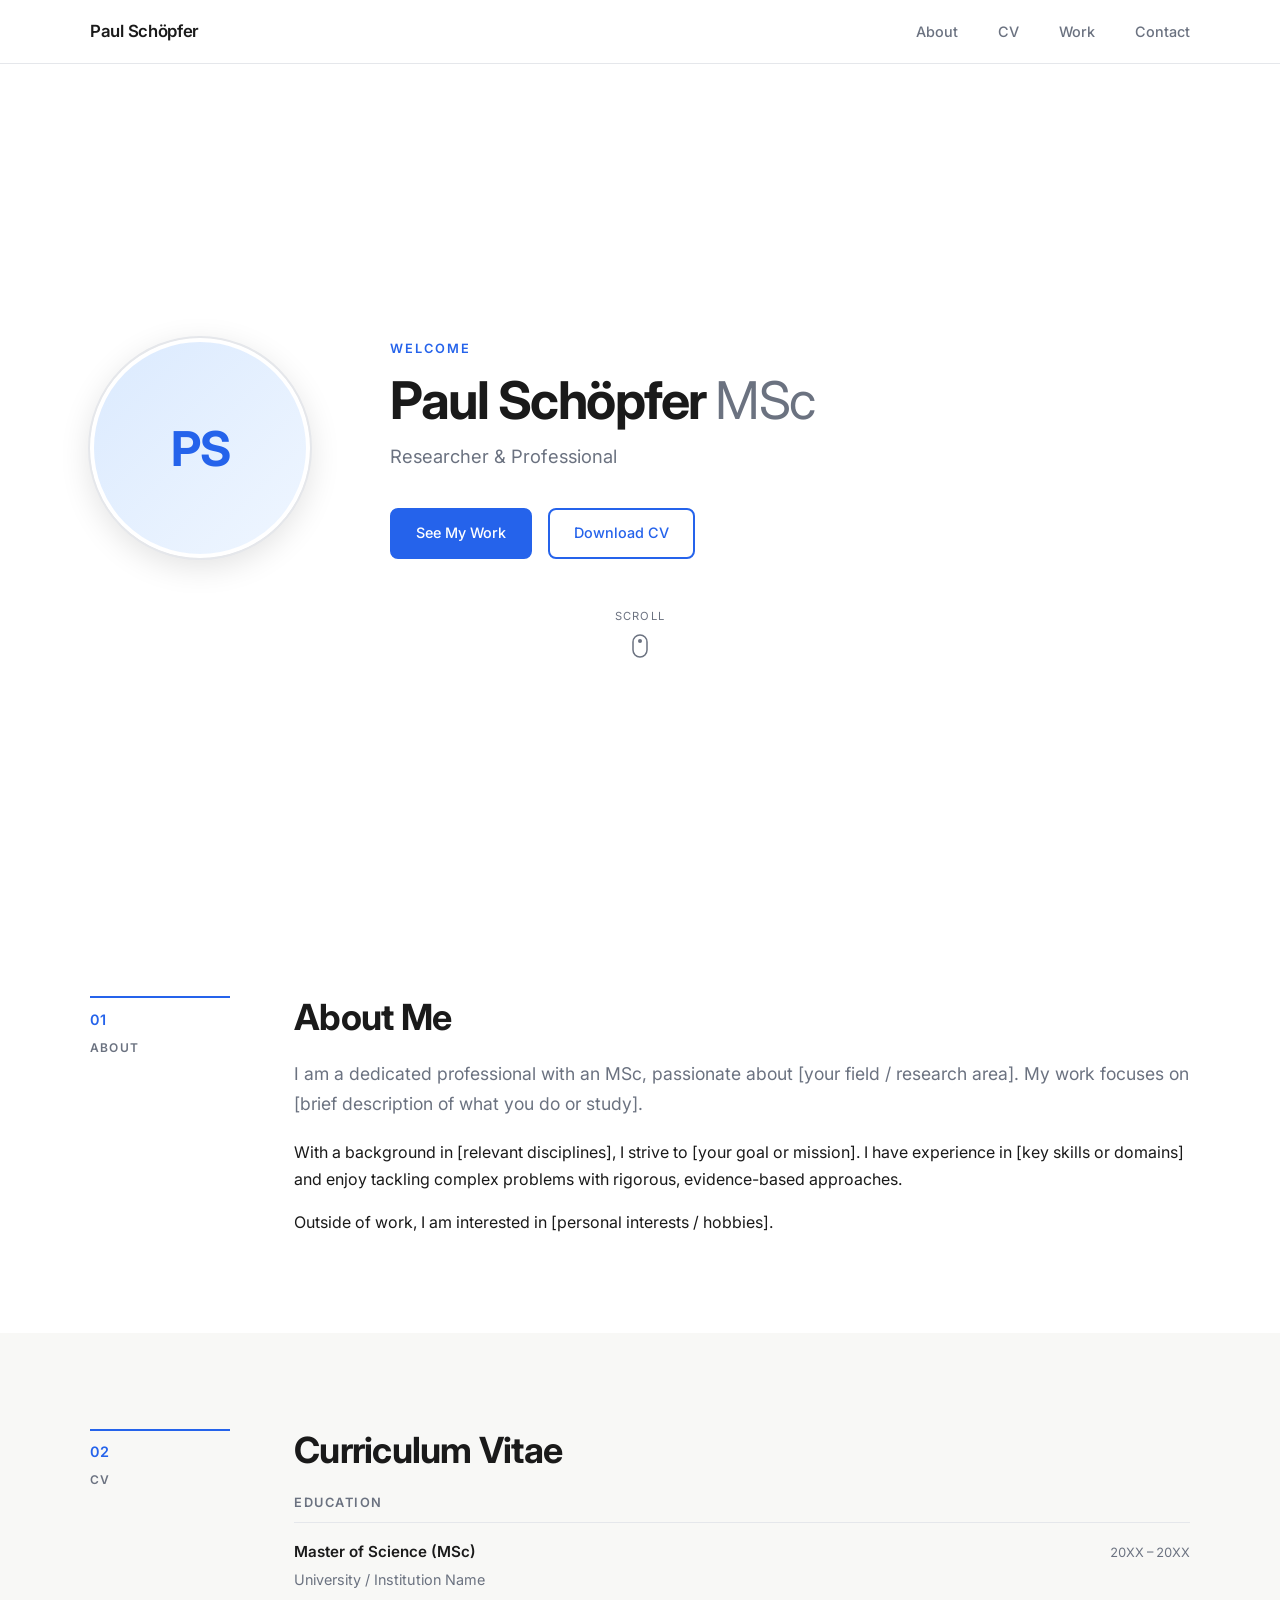
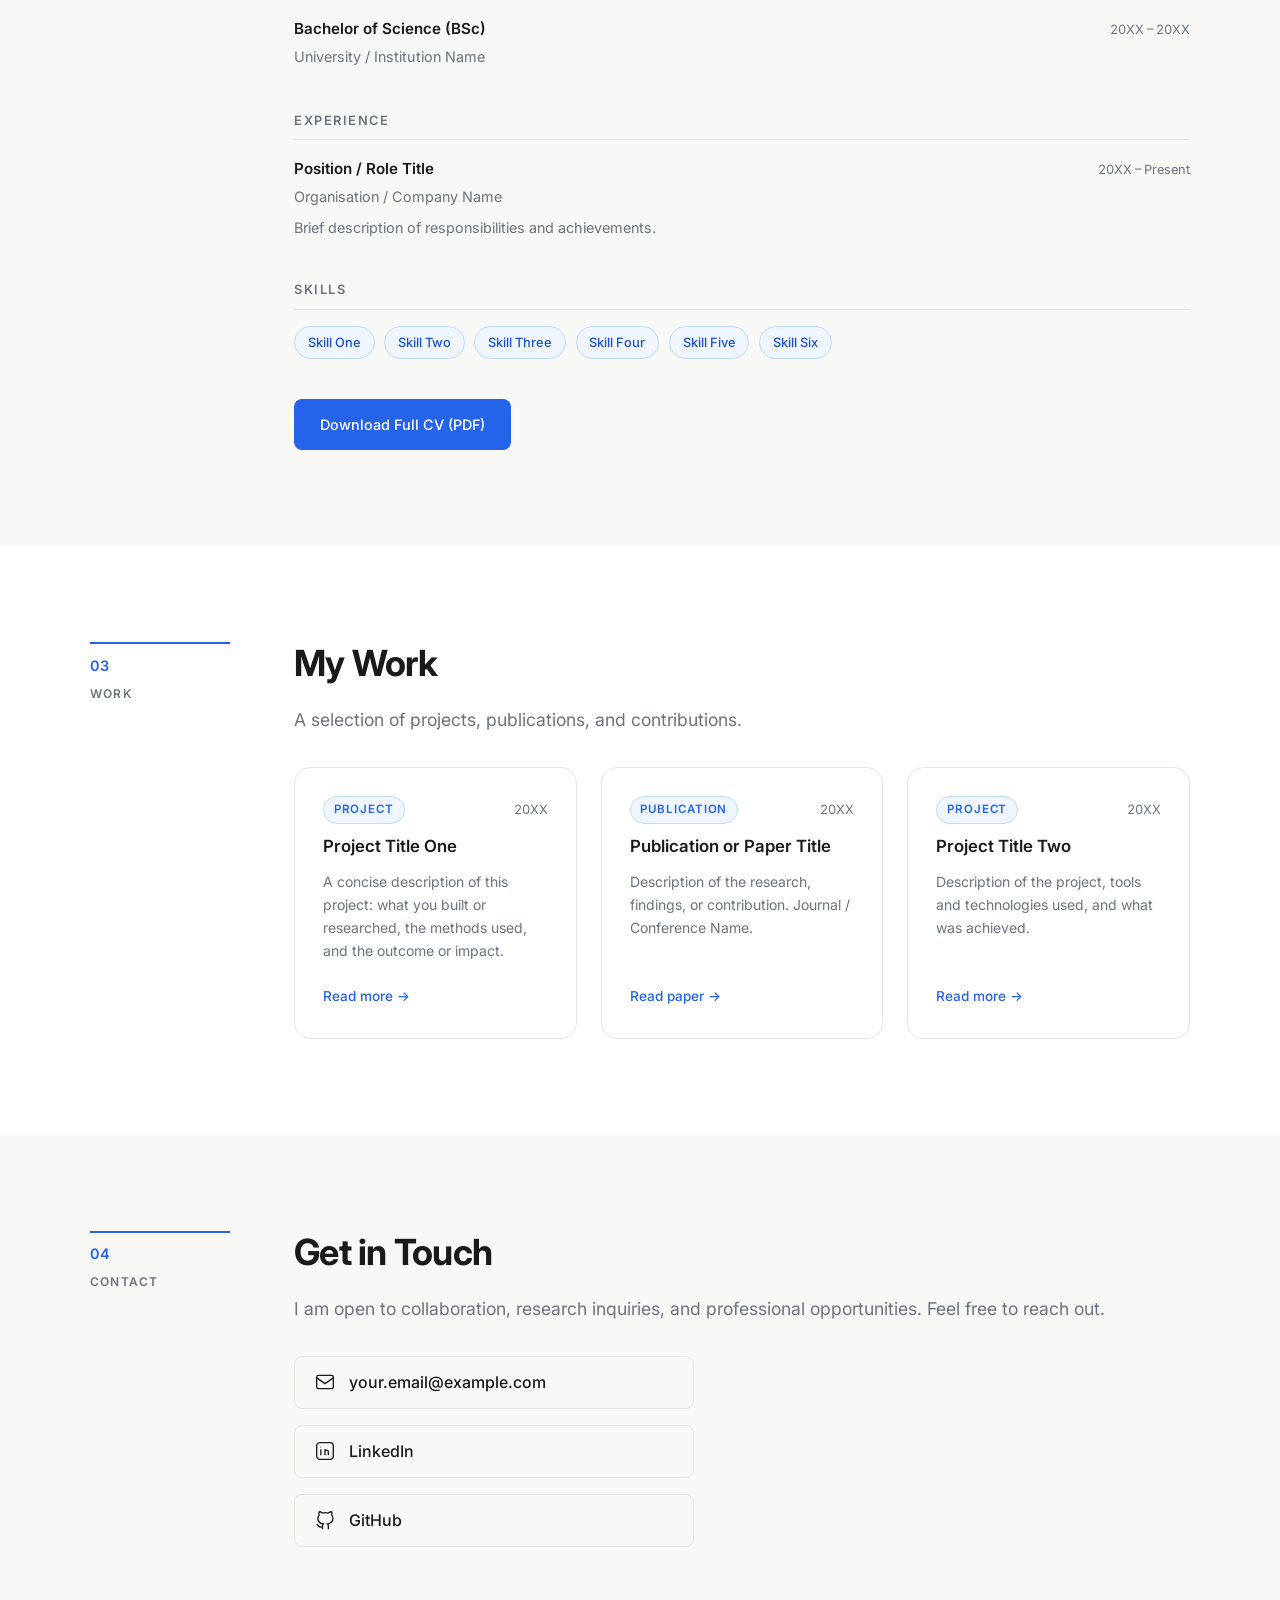
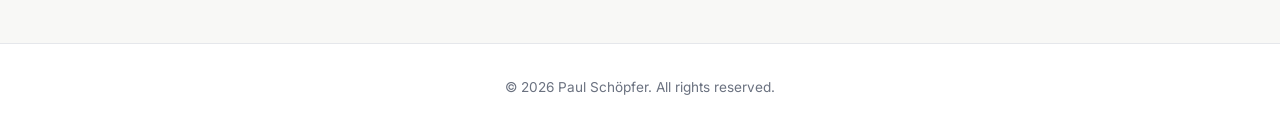
==== index.html @ 9a485a75 "Add professional portfolio website for Paul Schöpfer MSc - Minimal & clean single-page portfolio wit" ====
<!DOCTYPE html>
<html lang="en">
<head>
  <meta charset="UTF-8" />
  <meta name="viewport" content="width=device-width, initial-scale=1.0" />
  <meta name="description" content="Paul Schöpfer MSc – Professional Portfolio" />
  <title>Paul Schöpfer MSc</title>
  <link rel="preconnect" href="https://fonts.googleapis.com" />
  <link rel="preconnect" href="https://fonts.gstatic.com" crossorigin />
  <link href="https://fonts.googleapis.com/css2?family=Inter:wght@300;400;500;600;700&display=swap" rel="stylesheet" />
  <link rel="stylesheet" href="css/style.css" />
</head>
<body>

  <!-- ===== NAVIGATION ===== -->
  <header class="site-header" id="site-header">
    <nav class="nav container">
      <a href="#home" class="nav-logo">Paul Schöpfer</a>
      <button class="nav-toggle" id="nav-toggle" aria-label="Toggle navigation">
        <span></span><span></span><span></span>
      </button>
      <ul class="nav-links" id="nav-links">
        <li><a href="#about">About</a></li>
        <li><a href="#cv">CV</a></li>
        <li><a href="#work">Work</a></li>
        <li><a href="#contact">Contact</a></li>
      </ul>
    </nav>
  </header>

  <main>

    <!-- ===== HERO ===== -->
    <section class="hero" id="home">
      <div class="container hero-inner">
        <div class="hero-photo-wrap">
          <!--
            TO DO: Replace 'assets/profile.jpg' with your actual photo file.
            Recommended size: 400×400 px, square crop.
          -->
          <img
            src="assets/profile.jpg"
            alt="Portrait of Paul Schöpfer"
            class="hero-photo"
            id="hero-photo"
            onerror="this.style.display='none'; document.getElementById('photo-placeholder').style.display='flex';"
          />
          <div class="photo-placeholder" id="photo-placeholder">
            <span>PS</span>
          </div>
        </div>
        <div class="hero-text">
          <p class="hero-eyebrow">Welcome</p>
          <h1 class="hero-name">Paul Schöpfer <span class="hero-degree">MSc</span></h1>
          <!--
            TO DO: Update the tagline below to match your field / specialisation.
          -->
          <p class="hero-tagline">Researcher &amp; Professional</p>
          <div class="hero-cta">
            <a href="#work" class="btn btn-primary">See My Work</a>
            <a href="#cv" class="btn btn-secondary">Download CV</a>
          </div>
        </div>
      </div>
      <div class="hero-scroll-hint" aria-hidden="true">
        <span>Scroll</span>
        <svg width="16" height="24" viewBox="0 0 16 24" fill="none">
          <rect x="1" y="1" width="14" height="22" rx="7" stroke="currentColor" stroke-width="1.5"/>
          <circle cx="8" cy="7" r="2" fill="currentColor" class="scroll-dot"/>
        </svg>
      </div>
    </section>

    <!-- ===== ABOUT ===== -->
    <section class="section" id="about">
      <div class="container section-grid">
        <div class="section-label">
          <span>01</span>
          <span>About</span>
        </div>
        <div class="section-content">
          <h2 class="section-title">About Me</h2>
          <!--
            TO DO: Replace the placeholder text below with your own biography.
          -->
          <p class="lead">
            I am a dedicated professional with an MSc, passionate about
            [your field / research area]. My work focuses on
            [brief description of what you do or study].
          </p>
          <p>
            With a background in [relevant disciplines], I strive to
            [your goal or mission]. I have experience in
            [key skills or domains] and enjoy tackling complex problems
            with rigorous, evidence-based approaches.
          </p>
          <p>
            Outside of work, I am interested in [personal interests / hobbies].
          </p>
        </div>
      </div>
    </section>

    <!-- ===== CV ===== -->
    <section class="section section-alt" id="cv">
      <div class="container section-grid">
        <div class="section-label">
          <span>02</span>
          <span>CV</span>
        </div>
        <div class="section-content">
          <h2 class="section-title">Curriculum Vitae</h2>

          <div class="cv-block">
            <h3 class="cv-block-title">Education</h3>
            <ul class="cv-list">
              <!--
                TO DO: Add your educational history below.
                Follow the pattern: degree, institution, year(s).
              -->
              <li class="cv-item">
                <div class="cv-item-meta">
                  <strong>Master of Science (MSc)</strong>
                  <span class="cv-year">20XX – 20XX</span>
                </div>
                <div class="cv-item-detail">University / Institution Name</div>
              </li>
              <li class="cv-item">
                <div class="cv-item-meta">
                  <strong>Bachelor of Science (BSc)</strong>
                  <span class="cv-year">20XX – 20XX</span>
                </div>
                <div class="cv-item-detail">University / Institution Name</div>
              </li>
            </ul>
          </div>

          <div class="cv-block">
            <h3 class="cv-block-title">Experience</h3>
            <ul class="cv-list">
              <!--
                TO DO: Add your professional or research experience here.
              -->
              <li class="cv-item">
                <div class="cv-item-meta">
                  <strong>Position / Role Title</strong>
                  <span class="cv-year">20XX – Present</span>
                </div>
                <div class="cv-item-detail">Organisation / Company Name</div>
                <p class="cv-item-desc">
                  Brief description of responsibilities and achievements.
                </p>
              </li>
            </ul>
          </div>

          <div class="cv-block">
            <h3 class="cv-block-title">Skills</h3>
            <div class="skills-grid">
              <!--
                TO DO: Replace these with your actual skills.
              -->
              <span class="skill-tag">Skill One</span>
              <span class="skill-tag">Skill Two</span>
              <span class="skill-tag">Skill Three</span>
              <span class="skill-tag">Skill Four</span>
              <span class="skill-tag">Skill Five</span>
              <span class="skill-tag">Skill Six</span>
            </div>
          </div>

          <!--
            TO DO: Upload your CV as 'assets/cv.pdf' to GitHub.
            The button below will automatically link to it.
          -->
          <a href="assets/cv.pdf" class="btn btn-primary" download>
            Download Full CV (PDF)
          </a>
        </div>
      </div>
    </section>

    <!-- ===== WORK / PROJECTS ===== -->
    <section class="section" id="work">
      <div class="container section-grid">
        <div class="section-label">
          <span>03</span>
          <span>Work</span>
        </div>
        <div class="section-content">
          <h2 class="section-title">My Work</h2>
          <p class="lead">
            A selection of projects, publications, and contributions.
          </p>

          <div class="work-grid">
            <!--
              TO DO: Replace these placeholder project cards with your actual projects.
              Each card follows the structure below.
            -->
            <article class="work-card">
              <div class="work-card-header">
                <span class="work-tag">Project</span>
                <span class="work-year">20XX</span>
              </div>
              <h3 class="work-card-title">Project Title One</h3>
              <p class="work-card-desc">
                A concise description of this project: what you built or
                researched, the methods used, and the outcome or impact.
              </p>
              <div class="work-card-links">
                <a href="#" class="work-link">Read more &rarr;</a>
              </div>
            </article>

            <article class="work-card">
              <div class="work-card-header">
                <span class="work-tag">Publication</span>
                <span class="work-year">20XX</span>
              </div>
              <h3 class="work-card-title">Publication or Paper Title</h3>
              <p class="work-card-desc">
                Description of the research, findings, or contribution.
                Journal / Conference Name.
              </p>
              <div class="work-card-links">
                <a href="#" class="work-link">Read paper &rarr;</a>
              </div>
            </article>

            <article class="work-card">
              <div class="work-card-header">
                <span class="work-tag">Project</span>
                <span class="work-year">20XX</span>
              </div>
              <h3 class="work-card-title">Project Title Two</h3>
              <p class="work-card-desc">
                Description of the project, tools and technologies used,
                and what was achieved.
              </p>
              <div class="work-card-links">
                <a href="#" class="work-link">Read more &rarr;</a>
              </div>
            </article>
          </div>
        </div>
      </div>
    </section>

    <!-- ===== CONTACT ===== -->
    <section class="section section-alt" id="contact">
      <div class="container section-grid">
        <div class="section-label">
          <span>04</span>
          <span>Contact</span>
        </div>
        <div class="section-content">
          <h2 class="section-title">Get in Touch</h2>
          <p class="lead">
            I am open to collaboration, research inquiries, and professional
            opportunities. Feel free to reach out.
          </p>

          <div class="contact-links">
            <!--
              TO DO: Replace the href values with your actual email and social links.
            -->
            <a href="mailto:your.email@example.com" class="contact-item">
              <svg class="contact-icon" viewBox="0 0 24 24" fill="none" stroke="currentColor" stroke-width="1.5">
                <rect x="2" y="4" width="20" height="16" rx="2"/>
                <path d="M2 7l10 7 10-7"/>
              </svg>
              <span>your.email@example.com</span>
            </a>
            <a href="https://linkedin.com/in/your-profile" class="contact-item" target="_blank" rel="noopener">
              <svg class="contact-icon" viewBox="0 0 24 24" fill="none" stroke="currentColor" stroke-width="1.5">
                <rect x="2" y="2" width="20" height="20" rx="4"/>
                <path d="M7 10v7M7 7v.5M12 17v-4a2 2 0 0 1 4 0v4M12 10v7"/>
              </svg>
              <span>LinkedIn</span>
            </a>
            <a href="https://github.com/PaulAGSchoepfer" class="contact-item" target="_blank" rel="noopener">
              <svg class="contact-icon" viewBox="0 0 24 24" fill="none" stroke="currentColor" stroke-width="1.5">
                <path d="M9 19c-5 1.5-5-2.5-7-3m14 6v-3.87a3.37 3.37 0 0 0-.94-2.61c3.14-.35 6.44-1.54 6.44-7A5.44 5.44 0 0 0 20 4.77 5.07 5.07 0 0 0 19.91 1S18.73.65 16 2.48a13.38 13.38 0 0 0-7 0C6.27.65 5.09 1 5.09 1A5.07 5.07 0 0 0 5 4.77a5.44 5.44 0 0 0-1.5 3.78c0 5.42 3.3 6.61 6.44 7A3.37 3.37 0 0 0 9 18.13V22"/>
              </svg>
              <span>GitHub</span>
            </a>
          </div>
        </div>
      </div>
    </section>

  </main>

  <!-- ===== FOOTER ===== -->
  <footer class="site-footer">
    <div class="container footer-inner">
      <p>&copy; <span id="year"></span> Paul Schöpfer. All rights reserved.</p>
    </div>
  </footer>

  <script src="js/main.js"></script>
</body>
</html>
---- css/style.css ----
/* ============================================================
   Paul Schöpfer MSc – Portfolio Stylesheet
   Minimal & Clean design
   ============================================================ */

/* ---- Custom Properties ---- */
:root {
  --color-bg:         #ffffff;
  --color-bg-alt:     #f8f8f6;
  --color-text:       #1a1a1a;
  --color-text-muted: #6b7280;
  --color-accent:     #2563eb;
  --color-accent-hover: #1d4ed8;
  --color-border:     #e5e7eb;
  --color-tag-bg:     #eff6ff;
  --color-tag-text:   #1d4ed8;

  --font-sans:  'Inter', system-ui, -apple-system, sans-serif;

  --radius-sm:  4px;
  --radius-md:  8px;
  --radius-lg:  16px;
  --radius-full: 9999px;

  --shadow-sm:  0 1px 3px rgba(0,0,0,.08);
  --shadow-md:  0 4px 16px rgba(0,0,0,.10);
  --shadow-lg:  0 8px 32px rgba(0,0,0,.12);

  --transition: 0.2s ease;

  --nav-height: 64px;
}

/* ---- Reset & Base ---- */
*, *::before, *::after { box-sizing: border-box; margin: 0; padding: 0; }

html {
  scroll-behavior: smooth;
  scroll-padding-top: calc(var(--nav-height) + 16px);
  font-size: 16px;
}

body {
  font-family: var(--font-sans);
  background-color: var(--color-bg);
  color: var(--color-text);
  line-height: 1.7;
  -webkit-font-smoothing: antialiased;
}

img { max-width: 100%; display: block; }

a { color: var(--color-accent); text-decoration: none; }
a:hover { text-decoration: underline; }

ul { list-style: none; }

/* ---- Layout ---- */
.container {
  width: min(1100px, 100% - 3rem);
  margin-inline: auto;
}

/* ============================================================
   NAVIGATION
   ============================================================ */
.site-header {
  position: sticky;
  top: 0;
  z-index: 100;
  height: var(--nav-height);
  background: rgba(255,255,255,0.92);
  backdrop-filter: blur(12px);
  -webkit-backdrop-filter: blur(12px);
  border-bottom: 1px solid var(--color-border);
  transition: box-shadow var(--transition);
}

.site-header.scrolled {
  box-shadow: var(--shadow-sm);
}

.nav {
  display: flex;
  align-items: center;
  justify-content: space-between;
  height: 100%;
}

.nav-logo {
  font-size: 1.05rem;
  font-weight: 600;
  color: var(--color-text);
  letter-spacing: -0.3px;
  text-decoration: none;
}

.nav-links {
  display: flex;
  gap: 2.5rem;
}

.nav-links a {
  font-size: 0.9rem;
  font-weight: 500;
  color: var(--color-text-muted);
  text-decoration: none;
  transition: color var(--transition);
  position: relative;
}

.nav-links a::after {
  content: '';
  position: absolute;
  left: 0; bottom: -3px;
  width: 0; height: 2px;
  background: var(--color-accent);
  border-radius: var(--radius-full);
  transition: width var(--transition);
}

.nav-links a:hover,
.nav-links a.active {
  color: var(--color-text);
  text-decoration: none;
}

.nav-links a:hover::after,
.nav-links a.active::after {
  width: 100%;
}

/* Hamburger */
.nav-toggle {
  display: none;
  flex-direction: column;
  gap: 5px;
  background: none;
  border: none;
  cursor: pointer;
  padding: 6px;
}

.nav-toggle span {
  display: block;
  width: 22px;
  height: 2px;
  background: var(--color-text);
  border-radius: var(--radius-full);
  transition: transform var(--transition), opacity var(--transition);
}

.nav-toggle.open span:nth-child(1) { transform: translateY(7px) rotate(45deg); }
.nav-toggle.open span:nth-child(2) { opacity: 0; }
.nav-toggle.open span:nth-child(3) { transform: translateY(-7px) rotate(-45deg); }

/* ============================================================
   HERO
   ============================================================ */
.hero {
  min-height: calc(100vh - var(--nav-height));
  display: flex;
  flex-direction: column;
  align-items: center;
  justify-content: center;
  padding: 5rem 0 3rem;
  position: relative;
}

.hero-inner {
  display: flex;
  align-items: center;
  gap: 5rem;
}

/* Photo */
.hero-photo-wrap {
  flex-shrink: 0;
  position: relative;
}

.hero-photo {
  width: 220px;
  height: 220px;
  object-fit: cover;
  border-radius: var(--radius-full);
  box-shadow: var(--shadow-lg);
  border: 4px solid var(--color-bg);
  outline: 2px solid var(--color-border);
}

.photo-placeholder {
  display: none;
  width: 220px;
  height: 220px;
  border-radius: var(--radius-full);
  background: linear-gradient(135deg, #dbeafe 0%, #eff6ff 100%);
  border: 4px solid var(--color-bg);
  outline: 2px solid var(--color-border);
  box-shadow: var(--shadow-lg);
  align-items: center;
  justify-content: center;
  font-size: 3rem;
  font-weight: 700;
  color: var(--color-accent);
  letter-spacing: -1px;
  user-select: none;
}

/* Text */
.hero-eyebrow {
  font-size: 0.8rem;
  font-weight: 600;
  letter-spacing: 0.15em;
  text-transform: uppercase;
  color: var(--color-accent);
  margin-bottom: 0.75rem;
}

.hero-name {
  font-size: clamp(2rem, 5vw, 3.25rem);
  font-weight: 700;
  letter-spacing: -1.5px;
  line-height: 1.1;
  color: var(--color-text);
  margin-bottom: 0.75rem;
}

.hero-degree {
  color: var(--color-text-muted);
  font-weight: 400;
}

.hero-tagline {
  font-size: 1.15rem;
  color: var(--color-text-muted);
  margin-bottom: 2.25rem;
  font-weight: 400;
}

.hero-cta {
  display: flex;
  gap: 1rem;
  flex-wrap: wrap;
}

/* Scroll hint */
.hero-scroll-hint {
  display: flex;
  flex-direction: column;
  align-items: center;
  gap: 0.5rem;
  font-size: 0.7rem;
  letter-spacing: 0.1em;
  text-transform: uppercase;
  color: var(--color-text-muted);
  margin-top: 3rem;
}

.scroll-dot {
  animation: scrollBounce 1.6s ease-in-out infinite;
}

@keyframes scrollBounce {
  0%, 100% { transform: translateY(0); }
  50%       { transform: translateY(6px); }
}

/* ============================================================
   BUTTONS
   ============================================================ */
.btn {
  display: inline-flex;
  align-items: center;
  gap: 0.5rem;
  padding: 0.7rem 1.5rem;
  border-radius: var(--radius-md);
  font-family: var(--font-sans);
  font-size: 0.9rem;
  font-weight: 500;
  cursor: pointer;
  transition: all var(--transition);
  border: 2px solid transparent;
  text-decoration: none !important;
}

.btn-primary {
  background: var(--color-accent);
  color: #fff;
  border-color: var(--color-accent);
}

.btn-primary:hover {
  background: var(--color-accent-hover);
  border-color: var(--color-accent-hover);
  transform: translateY(-1px);
  box-shadow: 0 4px 12px rgba(37,99,235,0.3);
}

.btn-secondary {
  background: transparent;
  color: var(--color-accent);
  border-color: var(--color-accent);
}

.btn-secondary:hover {
  background: var(--color-accent);
  color: #fff;
  transform: translateY(-1px);
}

/* ============================================================
   SECTIONS (shared layout)
   ============================================================ */
.section {
  padding: 6rem 0;
}

.section-alt {
  background: var(--color-bg-alt);
}

.section-grid {
  display: grid;
  grid-template-columns: 140px 1fr;
  gap: 0 4rem;
  align-items: start;
}

.section-label {
  display: flex;
  flex-direction: column;
  gap: 0.35rem;
  padding-top: 0.5rem;
  font-size: 0.75rem;
  font-weight: 600;
  letter-spacing: 0.1em;
  text-transform: uppercase;
  color: var(--color-text-muted);
  border-top: 2px solid var(--color-accent);
  padding-top: 0.6rem;
}

.section-label span:first-child {
  color: var(--color-accent);
  font-size: 0.9rem;
}

.section-title {
  font-size: clamp(1.6rem, 3vw, 2.25rem);
  font-weight: 700;
  letter-spacing: -0.75px;
  margin-bottom: 1.25rem;
  line-height: 1.2;
}

.lead {
  font-size: 1.1rem;
  color: var(--color-text-muted);
  line-height: 1.7;
  margin-bottom: 1.25rem;
}

p + p { margin-top: 1rem; }

/* ============================================================
   CV SECTION
   ============================================================ */
.cv-block {
  margin-bottom: 2.5rem;
}

.cv-block-title {
  font-size: 0.8rem;
  font-weight: 600;
  letter-spacing: 0.12em;
  text-transform: uppercase;
  color: var(--color-text-muted);
  margin-bottom: 1rem;
  padding-bottom: 0.5rem;
  border-bottom: 1px solid var(--color-border);
}

.cv-list {
  display: flex;
  flex-direction: column;
  gap: 1.5rem;
}

.cv-item {}

.cv-item-meta {
  display: flex;
  justify-content: space-between;
  align-items: baseline;
  gap: 1rem;
  flex-wrap: wrap;
}

.cv-item-meta strong {
  font-weight: 600;
  font-size: 0.95rem;
}

.cv-year {
  font-size: 0.8rem;
  color: var(--color-text-muted);
  white-space: nowrap;
  font-variant-numeric: tabular-nums;
}

.cv-item-detail {
  font-size: 0.9rem;
  color: var(--color-text-muted);
  margin-top: 0.2rem;
}

.cv-item-desc {
  font-size: 0.9rem;
  color: var(--color-text-muted);
  margin-top: 0.4rem;
  line-height: 1.6;
}

/* Skills */
.skills-grid {
  display: flex;
  flex-wrap: wrap;
  gap: 0.6rem;
  margin-bottom: 2rem;
}

.skill-tag {
  background: var(--color-tag-bg);
  color: var(--color-tag-text);
  padding: 0.3rem 0.8rem;
  border-radius: var(--radius-full);
  font-size: 0.8rem;
  font-weight: 500;
  border: 1px solid #bfdbfe;
}

/* ============================================================
   WORK / PROJECTS
   ============================================================ */
.work-grid {
  display: grid;
  grid-template-columns: repeat(auto-fill, minmax(280px, 1fr));
  gap: 1.5rem;
  margin-top: 2rem;
}

.work-card {
  background: var(--color-bg);
  border: 1px solid var(--color-border);
  border-radius: var(--radius-lg);
  padding: 1.75rem;
  display: flex;
  flex-direction: column;
  gap: 0.75rem;
  transition: box-shadow var(--transition), transform var(--transition), border-color var(--transition);
}

.work-card:hover {
  box-shadow: var(--shadow-md);
  transform: translateY(-2px);
  border-color: #bfdbfe;
}

.work-card-header {
  display: flex;
  justify-content: space-between;
  align-items: center;
}

.work-tag {
  font-size: 0.72rem;
  font-weight: 600;
  letter-spacing: 0.08em;
  text-transform: uppercase;
  color: var(--color-accent);
  background: var(--color-tag-bg);
  padding: 0.2rem 0.6rem;
  border-radius: var(--radius-full);
  border: 1px solid #bfdbfe;
}

.work-year {
  font-size: 0.8rem;
  color: var(--color-text-muted);
  font-variant-numeric: tabular-nums;
}

.work-card-title {
  font-size: 1.05rem;
  font-weight: 600;
  line-height: 1.3;
}

.work-card-desc {
  font-size: 0.875rem;
  color: var(--color-text-muted);
  line-height: 1.65;
  flex: 1;
}

.work-card-links {
  margin-top: 0.5rem;
}

.work-link {
  font-size: 0.85rem;
  font-weight: 500;
  color: var(--color-accent);
  text-decoration: none;
  transition: color var(--transition);
}

.work-link:hover {
  color: var(--color-accent-hover);
  text-decoration: underline;
}

/* ============================================================
   CONTACT
   ============================================================ */
.contact-links {
  display: flex;
  flex-direction: column;
  gap: 1rem;
  margin-top: 2rem;
}

.contact-item {
  display: inline-flex;
  align-items: center;
  gap: 0.85rem;
  font-size: 1rem;
  color: var(--color-text);
  text-decoration: none;
  padding: 0.75rem 1.25rem;
  border: 1px solid var(--color-border);
  border-radius: var(--radius-md);
  max-width: 400px;
  transition: all var(--transition);
  font-weight: 500;
}

.contact-item:hover {
  border-color: var(--color-accent);
  color: var(--color-accent);
  box-shadow: var(--shadow-sm);
  transform: translateX(4px);
  text-decoration: none;
}

.contact-icon {
  width: 20px;
  height: 20px;
  flex-shrink: 0;
  stroke-width: 1.6;
}

/* ============================================================
   FOOTER
   ============================================================ */
.site-footer {
  padding: 2rem 0;
  border-top: 1px solid var(--color-border);
  background: var(--color-bg);
}

.footer-inner {
  display: flex;
  justify-content: center;
  align-items: center;
}

.site-footer p {
  font-size: 0.85rem;
  color: var(--color-text-muted);
}

/* ============================================================
   FADE-IN ANIMATION (triggered by JS IntersectionObserver)
   ============================================================ */
.fade-in {
  opacity: 0;
  transform: translateY(18px);
  transition: opacity 0.55s ease, transform 0.55s ease;
}

.fade-in.visible {
  opacity: 1;
  transform: translateY(0);
}

/* ============================================================
   RESPONSIVE
   ============================================================ */
@media (max-width: 768px) {

  /* Nav */
  .nav-toggle {
    display: flex;
  }

  .nav-links {
    display: none;
    position: absolute;
    top: var(--nav-height);
    left: 0;
    right: 0;
    flex-direction: column;
    gap: 0;
    background: var(--color-bg);
    border-bottom: 1px solid var(--color-border);
    padding: 0.5rem 0;
    box-shadow: var(--shadow-md);
  }

  .nav-links.open {
    display: flex;
  }

  .nav-links a {
    padding: 0.85rem 1.5rem;
    font-size: 1rem;
  }

  .nav-links a::after {
    display: none;
  }

  /* Hero */
  .hero-inner {
    flex-direction: column;
    gap: 2.5rem;
    text-align: center;
  }

  .hero-cta {
    justify-content: center;
  }

  .hero-photo,
  .photo-placeholder {
    width: 170px;
    height: 170px;
  }

  /* Sections */
  .section { padding: 4rem 0; }

  .section-grid {
    grid-template-columns: 1fr;
    gap: 1.25rem;
  }

  .section-label {
    flex-direction: row;
    gap: 0.75rem;
    border-top: none;
    border-left: 2px solid var(--color-accent);
    padding-top: 0;
    padding-left: 0.75rem;
  }

  /* Work grid */
  .work-grid {
    grid-template-columns: 1fr;
  }
}

@media (max-width: 480px) {
  .hero-name {
    font-size: 1.9rem;
  }

  .hero-photo,
  .photo-placeholder {
    width: 140px;
    height: 140px;
  }

  .photo-placeholder {
    font-size: 2.2rem;
  }
}
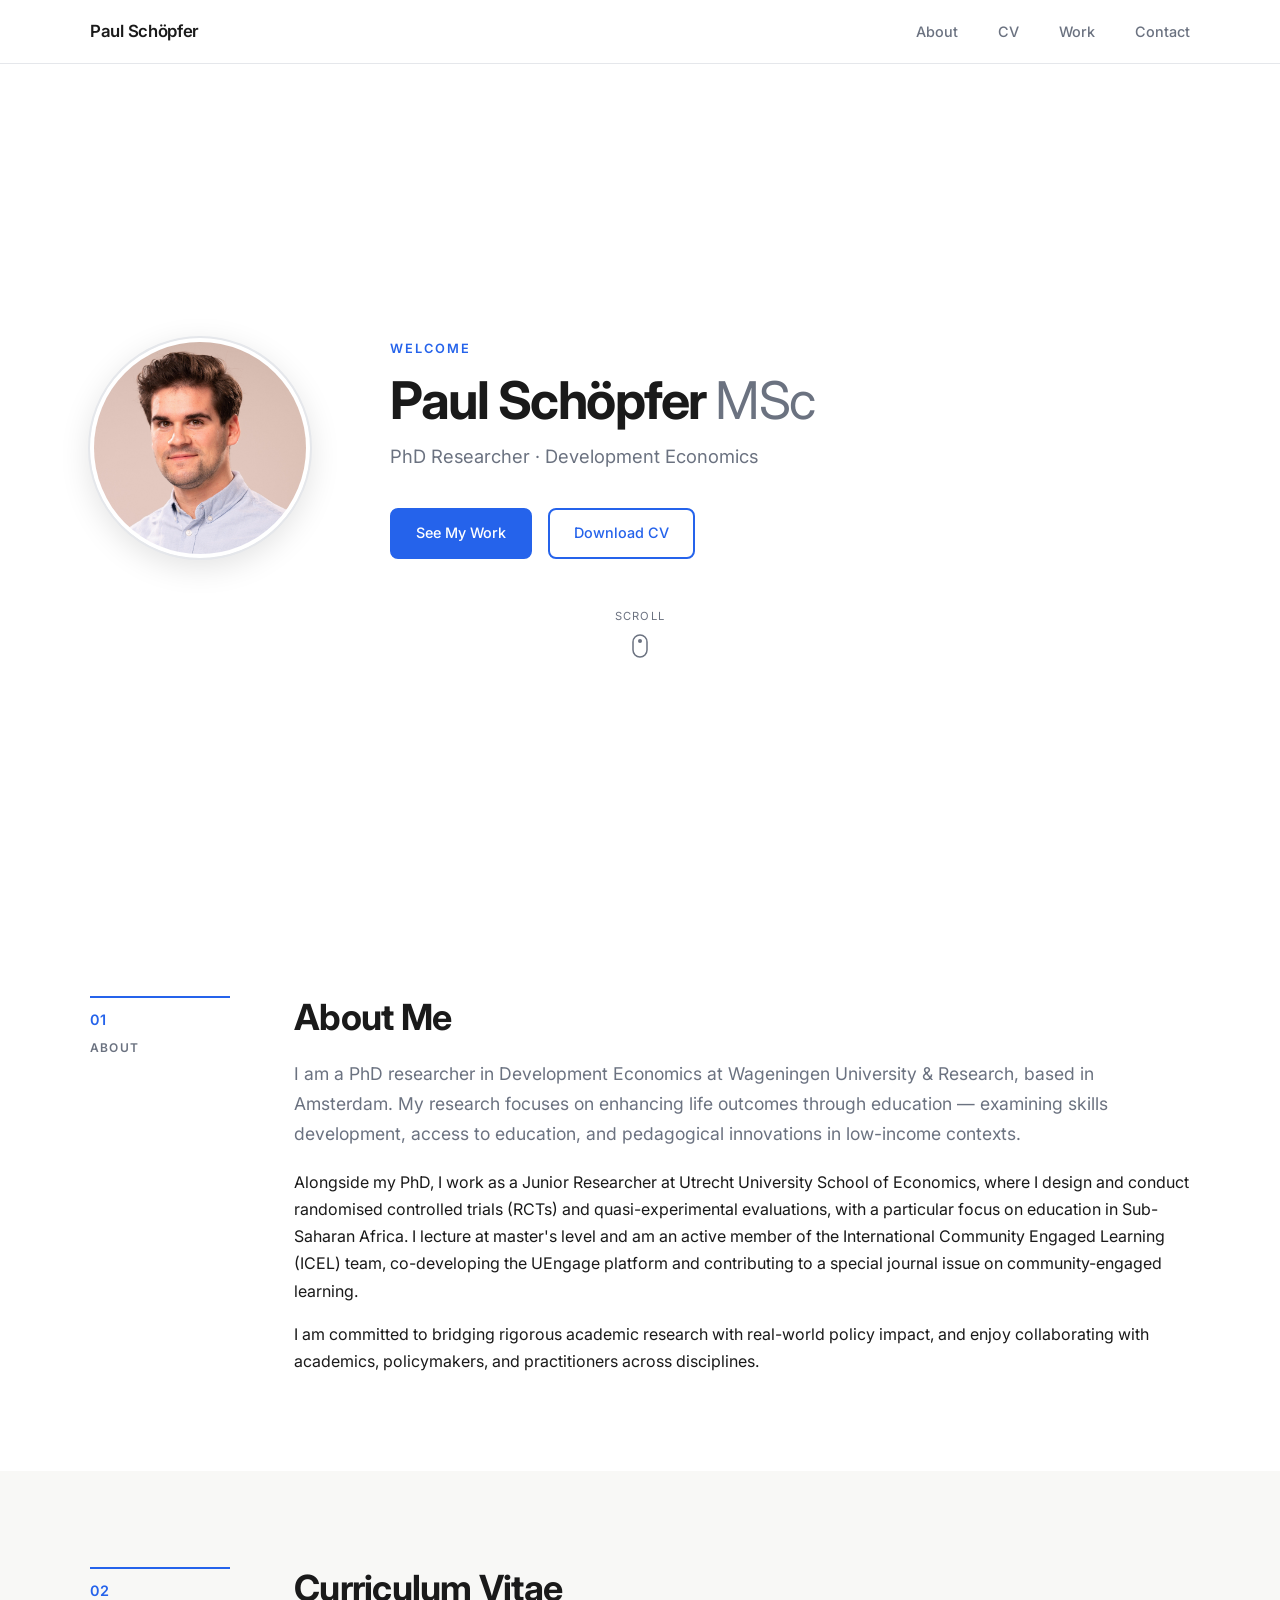
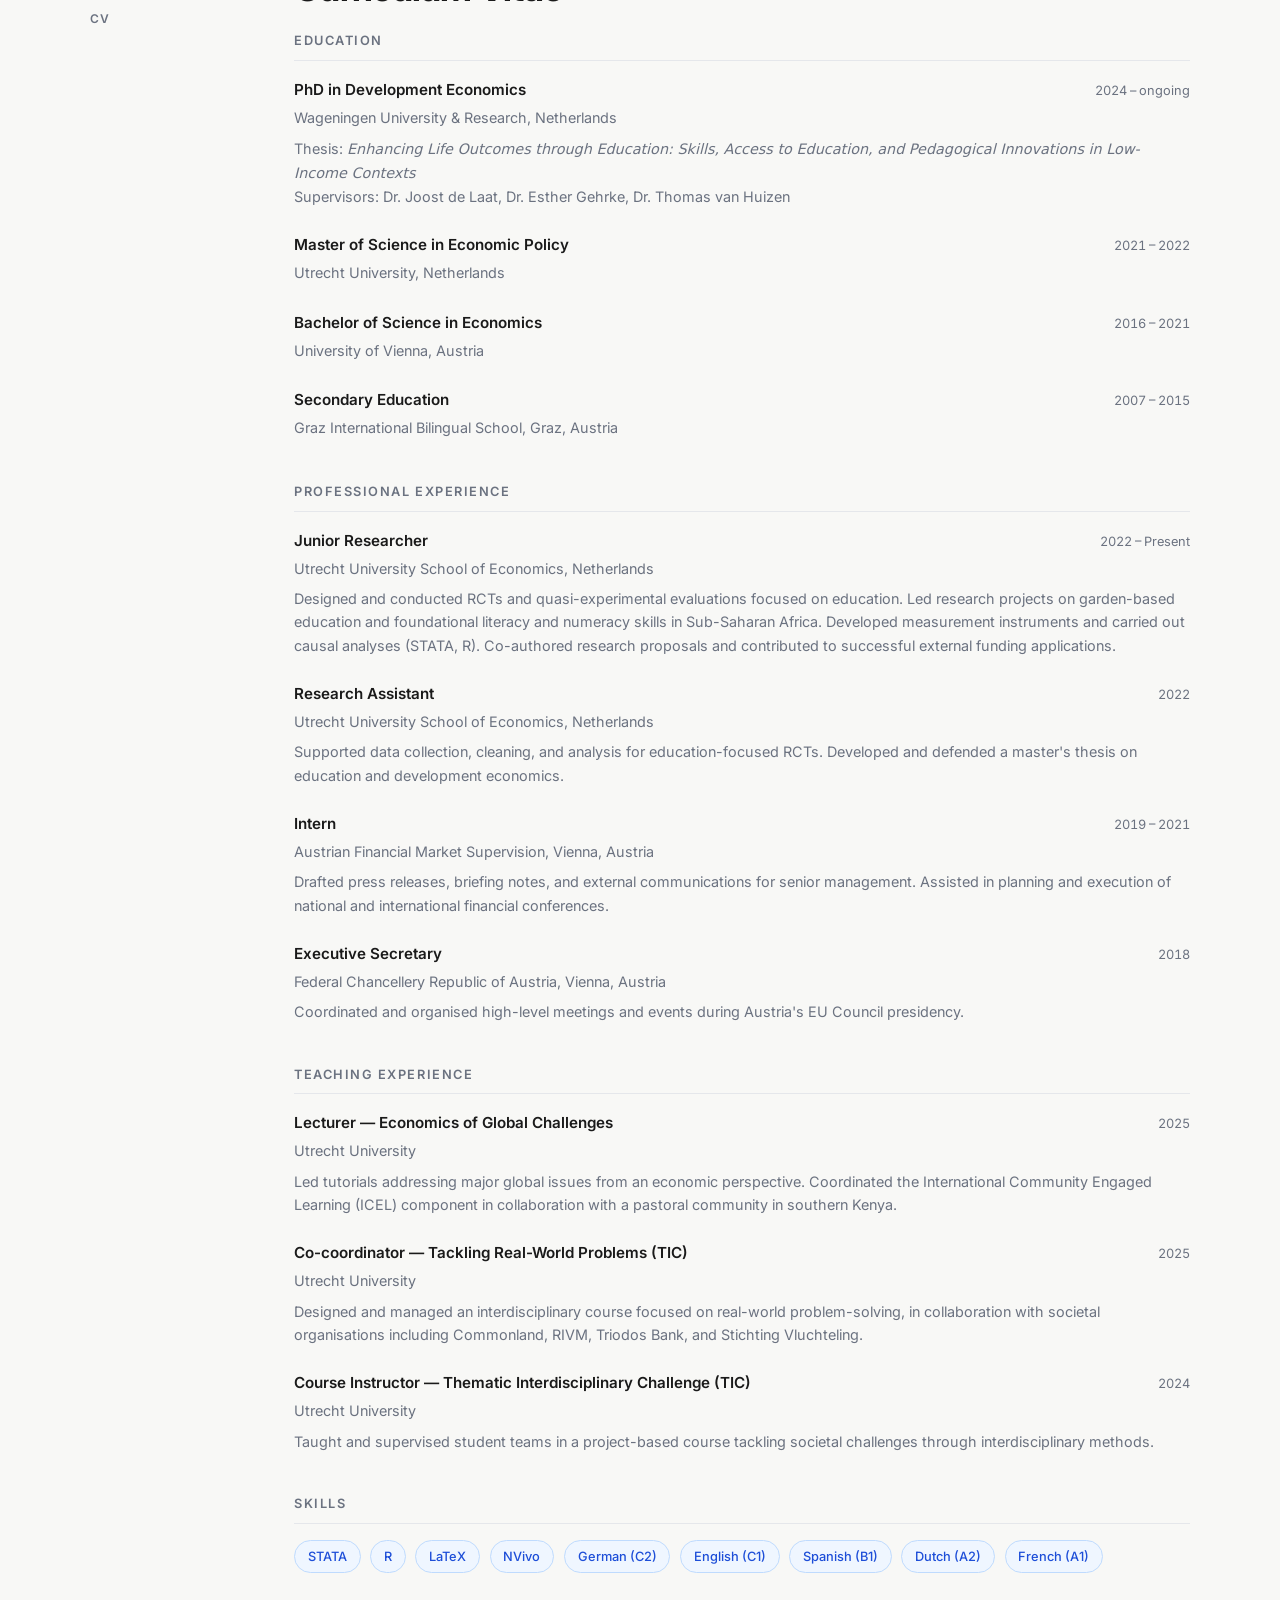
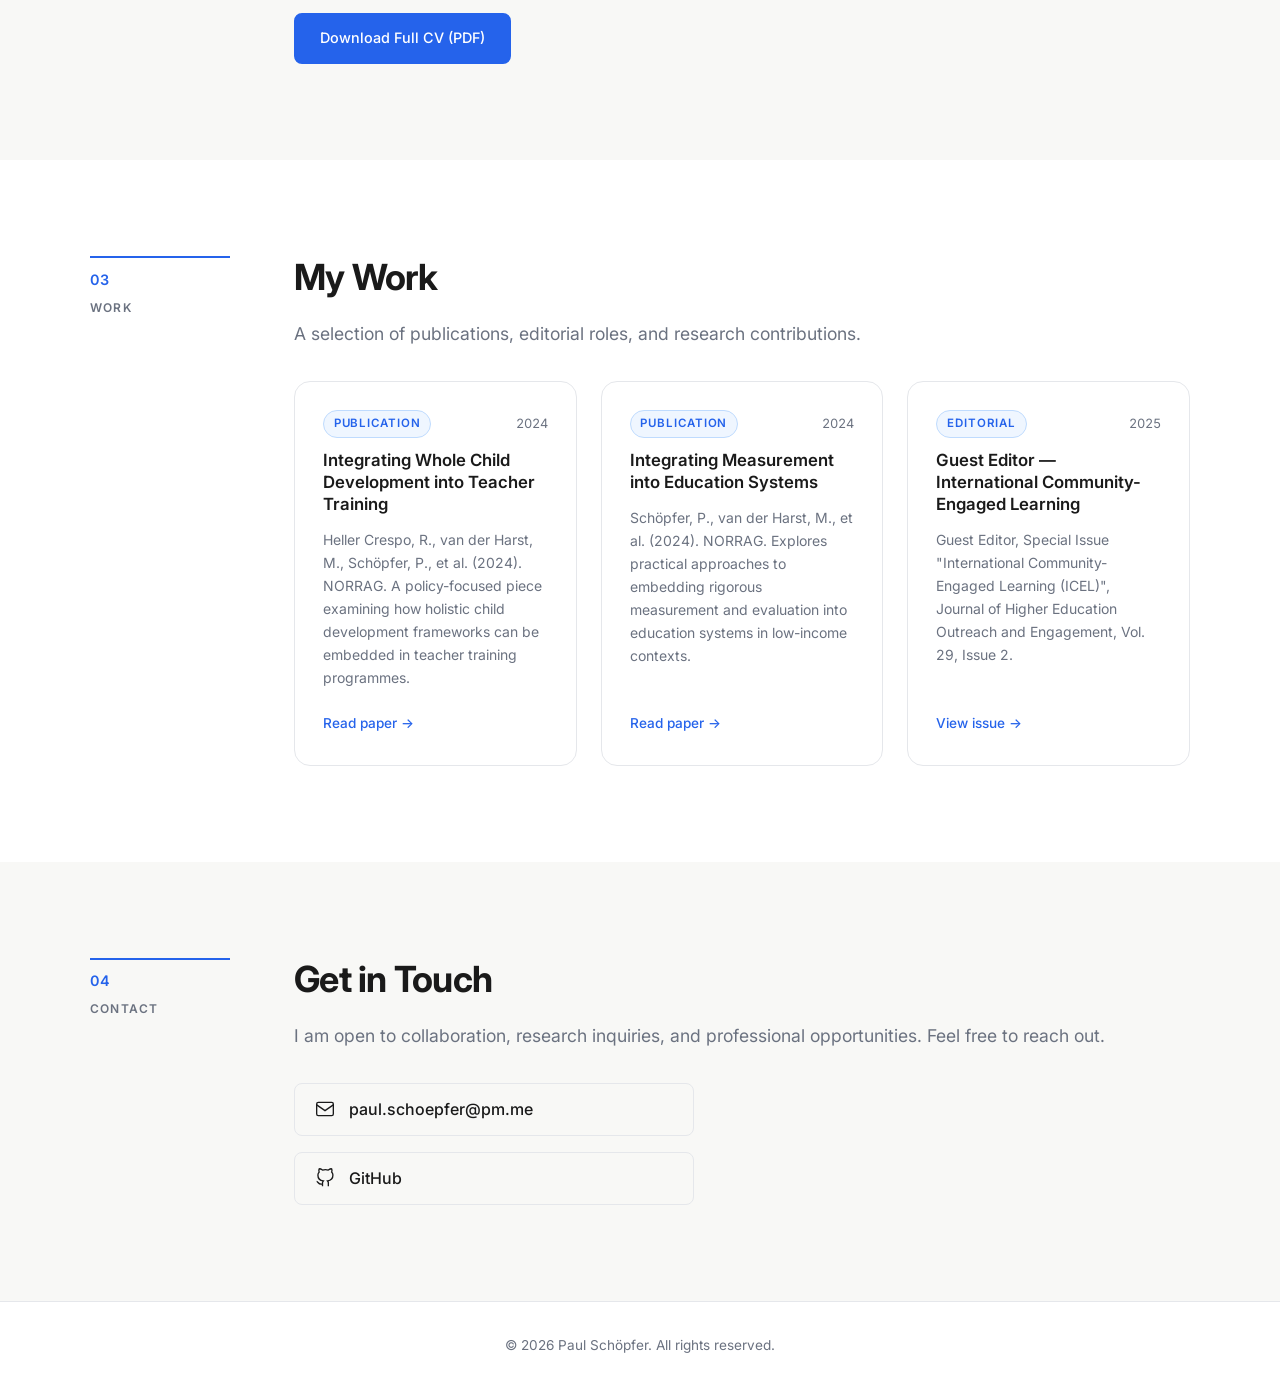
==== commit f5d29aa7: "Populate website with real CV content Replace all placeholder content with Paul Schöpfer's actual in" ====
--- a/index.html
+++ b/index.html
@@ -3,7 +3,7 @@
 <head>
   <meta charset="UTF-8" />
   <meta name="viewport" content="width=device-width, initial-scale=1.0" />
-  <meta name="description" content="Paul Schöpfer MSc – Professional Portfolio" />
+  <meta name="description" content="Paul Schöpfer – PhD Researcher in Development Economics, Amsterdam" />
   <title>Paul Schöpfer MSc</title>
   <link rel="preconnect" href="https://fonts.googleapis.com" />
   <link rel="preconnect" href="https://fonts.gstatic.com" crossorigin />
@@ -34,10 +34,6 @@
     <section class="hero" id="home">
       <div class="container hero-inner">
         <div class="hero-photo-wrap">
-          <!--
-            TO DO: Replace 'assets/profile.jpg' with your actual photo file.
-            Recommended size: 400×400 px, square crop.
-          -->
           <img
             src="assets/profile.jpg"
             alt="Portrait of Paul Schöpfer"
@@ -52,13 +48,10 @@
         <div class="hero-text">
           <p class="hero-eyebrow">Welcome</p>
           <h1 class="hero-name">Paul Schöpfer <span class="hero-degree">MSc</span></h1>
-          <!--
-            TO DO: Update the tagline below to match your field / specialisation.
-          -->
-          <p class="hero-tagline">Researcher &amp; Professional</p>
+          <p class="hero-tagline">PhD Researcher · Development Economics</p>
           <div class="hero-cta">
             <a href="#work" class="btn btn-primary">See My Work</a>
-            <a href="#cv" class="btn btn-secondary">Download CV</a>
+            <a href="assets/cv.pdf" class="btn btn-secondary" download>Download CV</a>
           </div>
         </div>
       </div>
@@ -80,22 +73,24 @@
         </div>
         <div class="section-content">
           <h2 class="section-title">About Me</h2>
-          <!--
-            TO DO: Replace the placeholder text below with your own biography.
-          -->
           <p class="lead">
-            I am a dedicated professional with an MSc, passionate about
-            [your field / research area]. My work focuses on
-            [brief description of what you do or study].
+            I am a PhD researcher in Development Economics at Wageningen University &amp; Research,
+            based in Amsterdam. My research focuses on enhancing life outcomes through education —
+            examining skills development, access to education, and pedagogical innovations in
+            low-income contexts.
           </p>
           <p>
-            With a background in [relevant disciplines], I strive to
-            [your goal or mission]. I have experience in
-            [key skills or domains] and enjoy tackling complex problems
-            with rigorous, evidence-based approaches.
+            Alongside my PhD, I work as a Junior Researcher at Utrecht University School of
+            Economics, where I design and conduct randomised controlled trials (RCTs) and
+            quasi-experimental evaluations, with a particular focus on education in Sub-Saharan
+            Africa. I lecture at master's level and am an active member of the International
+            Community Engaged Learning (ICEL) team, co-developing the UEngage platform and
+            contributing to a special journal issue on community-engaged learning.
           </p>
           <p>
-            Outside of work, I am interested in [personal interests / hobbies].
+            I am committed to bridging rigorous academic research with real-world policy impact,
+            and enjoy collaborating with academics, policymakers, and practitioners across
+            disciplines.
           </p>
         </div>
       </div>
@@ -114,41 +109,130 @@
           <div class="cv-block">
             <h3 class="cv-block-title">Education</h3>
             <ul class="cv-list">
-              <!--
-                TO DO: Add your educational history below.
-                Follow the pattern: degree, institution, year(s).
-              -->
-              <li class="cv-item">
-                <div class="cv-item-meta">
-                  <strong>Master of Science (MSc)</strong>
-                  <span class="cv-year">20XX – 20XX</span>
-                </div>
-                <div class="cv-item-detail">University / Institution Name</div>
-              </li>
-              <li class="cv-item">
-                <div class="cv-item-meta">
-                  <strong>Bachelor of Science (BSc)</strong>
-                  <span class="cv-year">20XX – 20XX</span>
-                </div>
-                <div class="cv-item-detail">University / Institution Name</div>
+              <li class="cv-item">
+                <div class="cv-item-meta">
+                  <strong>PhD in Development Economics</strong>
+                  <span class="cv-year">2024 – ongoing</span>
+                </div>
+                <div class="cv-item-detail">Wageningen University &amp; Research, Netherlands</div>
+                <p class="cv-item-desc">
+                  Thesis: <em>Enhancing Life Outcomes through Education: Skills, Access to Education,
+                  and Pedagogical Innovations in Low-Income Contexts</em><br />
+                  Supervisors: Dr. Joost de Laat, Dr. Esther Gehrke, Dr. Thomas van Huizen
+                </p>
+              </li>
+              <li class="cv-item">
+                <div class="cv-item-meta">
+                  <strong>Master of Science in Economic Policy</strong>
+                  <span class="cv-year">2021 – 2022</span>
+                </div>
+                <div class="cv-item-detail">Utrecht University, Netherlands</div>
+              </li>
+              <li class="cv-item">
+                <div class="cv-item-meta">
+                  <strong>Bachelor of Science in Economics</strong>
+                  <span class="cv-year">2016 – 2021</span>
+                </div>
+                <div class="cv-item-detail">University of Vienna, Austria</div>
+              </li>
+              <li class="cv-item">
+                <div class="cv-item-meta">
+                  <strong>Secondary Education</strong>
+                  <span class="cv-year">2007 – 2015</span>
+                </div>
+                <div class="cv-item-detail">Graz International Bilingual School, Graz, Austria</div>
               </li>
             </ul>
           </div>
 
           <div class="cv-block">
-            <h3 class="cv-block-title">Experience</h3>
+            <h3 class="cv-block-title">Professional Experience</h3>
             <ul class="cv-list">
-              <!--
-                TO DO: Add your professional or research experience here.
-              -->
-              <li class="cv-item">
-                <div class="cv-item-meta">
-                  <strong>Position / Role Title</strong>
-                  <span class="cv-year">20XX – Present</span>
-                </div>
-                <div class="cv-item-detail">Organisation / Company Name</div>
-                <p class="cv-item-desc">
-                  Brief description of responsibilities and achievements.
+              <li class="cv-item">
+                <div class="cv-item-meta">
+                  <strong>Junior Researcher</strong>
+                  <span class="cv-year">2022 – Present</span>
+                </div>
+                <div class="cv-item-detail">Utrecht University School of Economics, Netherlands</div>
+                <p class="cv-item-desc">
+                  Designed and conducted RCTs and quasi-experimental evaluations focused on education.
+                  Led research projects on garden-based education and foundational literacy and numeracy
+                  skills in Sub-Saharan Africa. Developed measurement instruments and carried out causal
+                  analyses (STATA, R). Co-authored research proposals and contributed to successful
+                  external funding applications.
+                </p>
+              </li>
+              <li class="cv-item">
+                <div class="cv-item-meta">
+                  <strong>Research Assistant</strong>
+                  <span class="cv-year">2022</span>
+                </div>
+                <div class="cv-item-detail">Utrecht University School of Economics, Netherlands</div>
+                <p class="cv-item-desc">
+                  Supported data collection, cleaning, and analysis for education-focused RCTs.
+                  Developed and defended a master's thesis on education and development economics.
+                </p>
+              </li>
+              <li class="cv-item">
+                <div class="cv-item-meta">
+                  <strong>Intern</strong>
+                  <span class="cv-year">2019 – 2021</span>
+                </div>
+                <div class="cv-item-detail">Austrian Financial Market Supervision, Vienna, Austria</div>
+                <p class="cv-item-desc">
+                  Drafted press releases, briefing notes, and external communications for senior management.
+                  Assisted in planning and execution of national and international financial conferences.
+                </p>
+              </li>
+              <li class="cv-item">
+                <div class="cv-item-meta">
+                  <strong>Executive Secretary</strong>
+                  <span class="cv-year">2018</span>
+                </div>
+                <div class="cv-item-detail">Federal Chancellery Republic of Austria, Vienna, Austria</div>
+                <p class="cv-item-desc">
+                  Coordinated and organised high-level meetings and events during Austria's EU Council presidency.
+                </p>
+              </li>
+            </ul>
+          </div>
+
+          <div class="cv-block">
+            <h3 class="cv-block-title">Teaching Experience</h3>
+            <ul class="cv-list">
+              <li class="cv-item">
+                <div class="cv-item-meta">
+                  <strong>Lecturer — Economics of Global Challenges</strong>
+                  <span class="cv-year">2025</span>
+                </div>
+                <div class="cv-item-detail">Utrecht University</div>
+                <p class="cv-item-desc">
+                  Led tutorials addressing major global issues from an economic perspective.
+                  Coordinated the International Community Engaged Learning (ICEL) component
+                  in collaboration with a pastoral community in southern Kenya.
+                </p>
+              </li>
+              <li class="cv-item">
+                <div class="cv-item-meta">
+                  <strong>Co-coordinator — Tackling Real-World Problems (TIC)</strong>
+                  <span class="cv-year">2025</span>
+                </div>
+                <div class="cv-item-detail">Utrecht University</div>
+                <p class="cv-item-desc">
+                  Designed and managed an interdisciplinary course focused on real-world problem-solving,
+                  in collaboration with societal organisations including Commonland, RIVM, Triodos Bank,
+                  and Stichting Vluchteling.
+                </p>
+              </li>
+              <li class="cv-item">
+                <div class="cv-item-meta">
+                  <strong>Course Instructor — Thematic Interdisciplinary Challenge (TIC)</strong>
+                  <span class="cv-year">2024</span>
+                </div>
+                <div class="cv-item-detail">Utrecht University</div>
+                <p class="cv-item-desc">
+                  Taught and supervised student teams in a project-based course tackling societal
+                  challenges through interdisciplinary methods.
                 </p>
               </li>
             </ul>
@@ -157,22 +241,18 @@
           <div class="cv-block">
             <h3 class="cv-block-title">Skills</h3>
             <div class="skills-grid">
-              <!--
-                TO DO: Replace these with your actual skills.
-              -->
-              <span class="skill-tag">Skill One</span>
-              <span class="skill-tag">Skill Two</span>
-              <span class="skill-tag">Skill Three</span>
-              <span class="skill-tag">Skill Four</span>
-              <span class="skill-tag">Skill Five</span>
-              <span class="skill-tag">Skill Six</span>
+              <span class="skill-tag">STATA</span>
+              <span class="skill-tag">R</span>
+              <span class="skill-tag">LaTeX</span>
+              <span class="skill-tag">NVivo</span>
+              <span class="skill-tag">German (C2)</span>
+              <span class="skill-tag">English (C1)</span>
+              <span class="skill-tag">Spanish (B1)</span>
+              <span class="skill-tag">Dutch (A2)</span>
+              <span class="skill-tag">French (A1)</span>
             </div>
           </div>
 
-          <!--
-            TO DO: Upload your CV as 'assets/cv.pdf' to GitHub.
-            The button below will automatically link to it.
-          -->
           <a href="assets/cv.pdf" class="btn btn-primary" download>
             Download Full CV (PDF)
           </a>
@@ -190,56 +270,54 @@
         <div class="section-content">
           <h2 class="section-title">My Work</h2>
           <p class="lead">
-            A selection of projects, publications, and contributions.
+            A selection of publications, editorial roles, and research contributions.
           </p>
 
           <div class="work-grid">
-            <!--
-              TO DO: Replace these placeholder project cards with your actual projects.
-              Each card follows the structure below.
-            -->
-            <article class="work-card">
-              <div class="work-card-header">
-                <span class="work-tag">Project</span>
-                <span class="work-year">20XX</span>
-              </div>
-              <h3 class="work-card-title">Project Title One</h3>
-              <p class="work-card-desc">
-                A concise description of this project: what you built or
-                researched, the methods used, and the outcome or impact.
-              </p>
-              <div class="work-card-links">
-                <a href="#" class="work-link">Read more &rarr;</a>
-              </div>
-            </article>
-
             <article class="work-card">
               <div class="work-card-header">
                 <span class="work-tag">Publication</span>
-                <span class="work-year">20XX</span>
-              </div>
-              <h3 class="work-card-title">Publication or Paper Title</h3>
+                <span class="work-year">2024</span>
+              </div>
+              <h3 class="work-card-title">Integrating Whole Child Development into Teacher Training</h3>
               <p class="work-card-desc">
-                Description of the research, findings, or contribution.
-                Journal / Conference Name.
+                Heller Crespo, R., van der Harst, M., Schöpfer, P., et al. (2024). NORRAG.
+                A policy-focused piece examining how holistic child development frameworks can
+                be embedded in teacher training programmes.
               </p>
               <div class="work-card-links">
-                <a href="#" class="work-link">Read paper &rarr;</a>
+                <a href="https://resources.norrag.org/resource/view/832/461" class="work-link" target="_blank" rel="noopener">Read paper &rarr;</a>
               </div>
             </article>
 
             <article class="work-card">
               <div class="work-card-header">
-                <span class="work-tag">Project</span>
-                <span class="work-year">20XX</span>
-              </div>
-              <h3 class="work-card-title">Project Title Two</h3>
+                <span class="work-tag">Publication</span>
+                <span class="work-year">2024</span>
+              </div>
+              <h3 class="work-card-title">Integrating Measurement into Education Systems</h3>
               <p class="work-card-desc">
-                Description of the project, tools and technologies used,
-                and what was achieved.
+                Schöpfer, P., van der Harst, M., et al. (2024). NORRAG. Explores practical
+                approaches to embedding rigorous measurement and evaluation into education
+                systems in low-income contexts.
               </p>
               <div class="work-card-links">
-                <a href="#" class="work-link">Read more &rarr;</a>
+                <a href="https://resources.norrag.org/resource/view/832/461" class="work-link" target="_blank" rel="noopener">Read paper &rarr;</a>
+              </div>
+            </article>
+
+            <article class="work-card">
+              <div class="work-card-header">
+                <span class="work-tag">Editorial</span>
+                <span class="work-year">2025</span>
+              </div>
+              <h3 class="work-card-title">Guest Editor — International Community-Engaged Learning</h3>
+              <p class="work-card-desc">
+                Guest Editor, Special Issue "International Community-Engaged Learning (ICEL)",
+                Journal of Higher Education Outreach and Engagement, Vol. 29, Issue 2.
+              </p>
+              <div class="work-card-links">
+                <a href="https://openjournals.libs.uga.edu/jheoe/article/view/4371/3541" class="work-link" target="_blank" rel="noopener">View issue &rarr;</a>
               </div>
             </article>
           </div>
@@ -262,22 +340,12 @@
           </p>
 
           <div class="contact-links">
-            <!--
-              TO DO: Replace the href values with your actual email and social links.
-            -->
-            <a href="mailto:your.email@example.com" class="contact-item">
+            <a href="mailto:paul.schoepfer@pm.me" class="contact-item">
               <svg class="contact-icon" viewBox="0 0 24 24" fill="none" stroke="currentColor" stroke-width="1.5">
                 <rect x="2" y="4" width="20" height="16" rx="2"/>
                 <path d="M2 7l10 7 10-7"/>
               </svg>
-              <span>your.email@example.com</span>
-            </a>
-            <a href="https://linkedin.com/in/your-profile" class="contact-item" target="_blank" rel="noopener">
-              <svg class="contact-icon" viewBox="0 0 24 24" fill="none" stroke="currentColor" stroke-width="1.5">
-                <rect x="2" y="2" width="20" height="20" rx="4"/>
-                <path d="M7 10v7M7 7v.5M12 17v-4a2 2 0 0 1 4 0v4M12 10v7"/>
-              </svg>
-              <span>LinkedIn</span>
+              <span>paul.schoepfer@pm.me</span>
             </a>
             <a href="https://github.com/PaulAGSchoepfer" class="contact-item" target="_blank" rel="noopener">
               <svg class="contact-icon" viewBox="0 0 24 24" fill="none" stroke="currentColor" stroke-width="1.5">
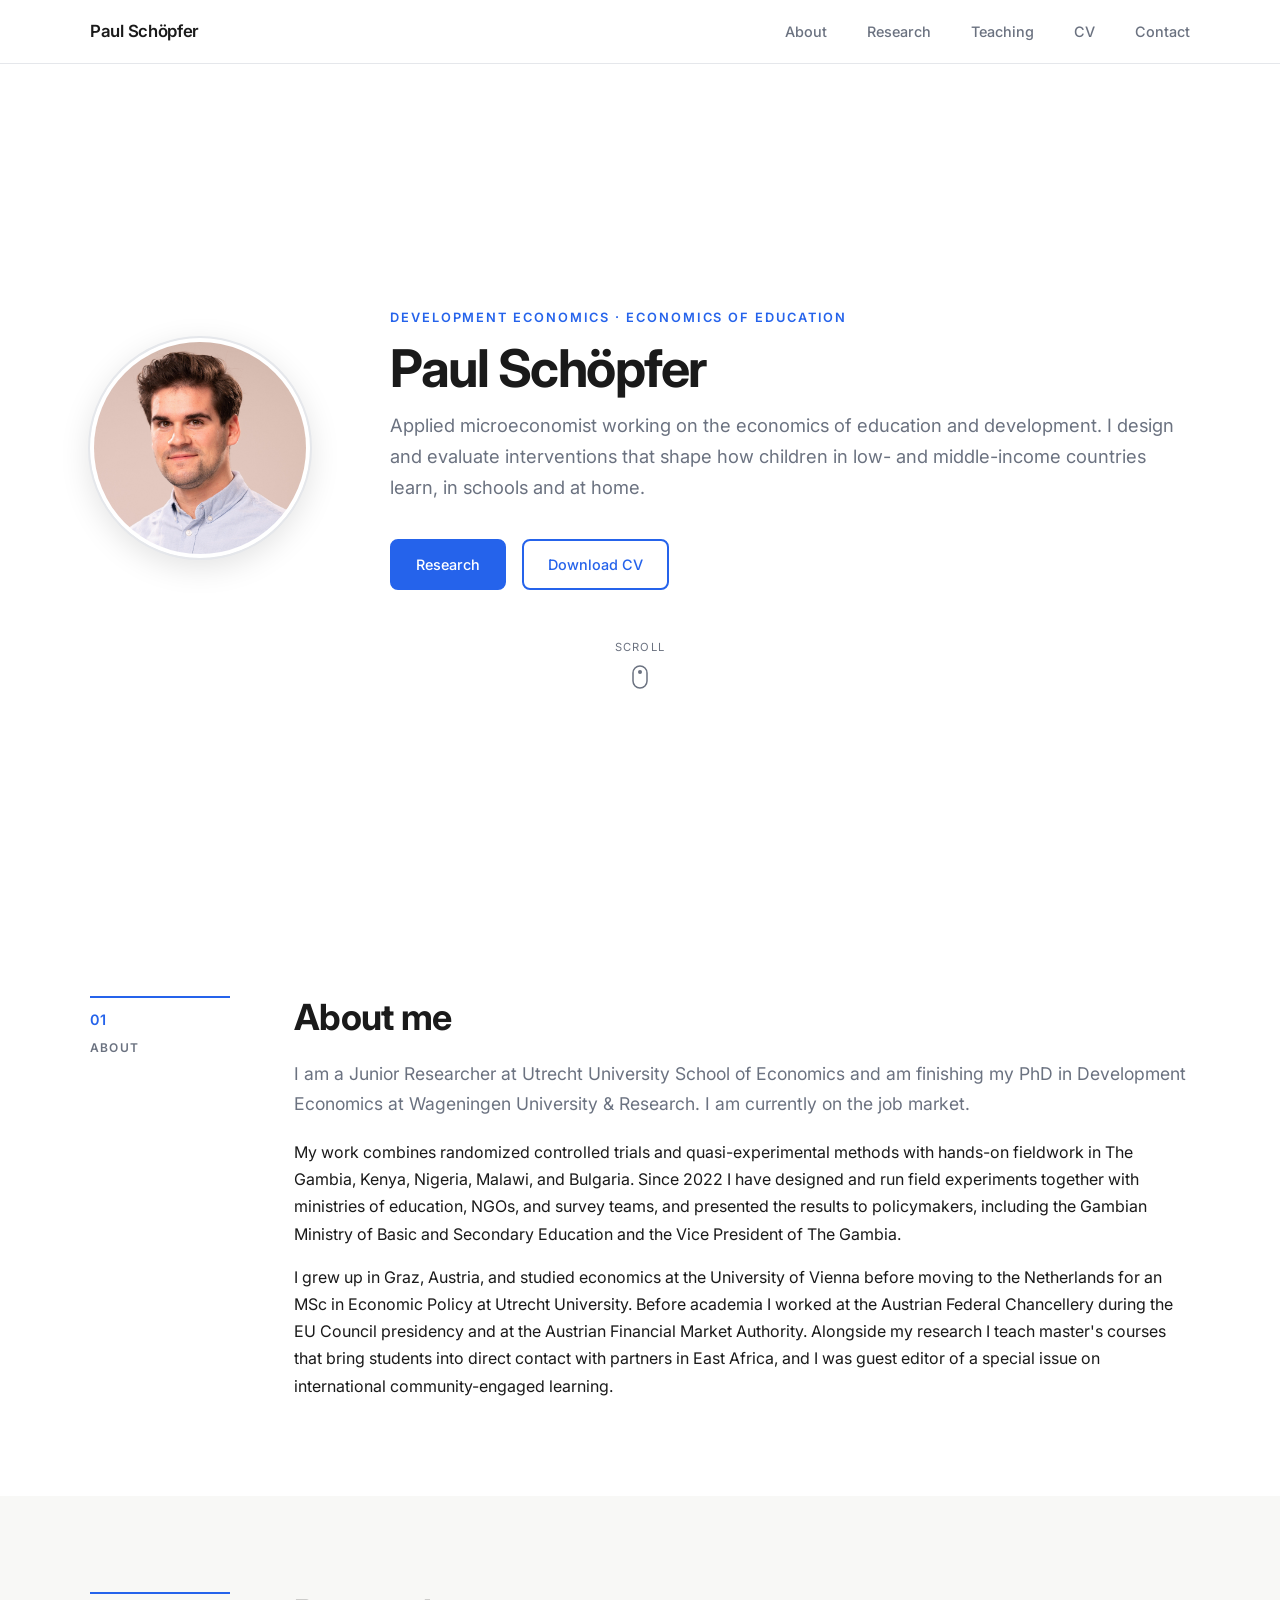
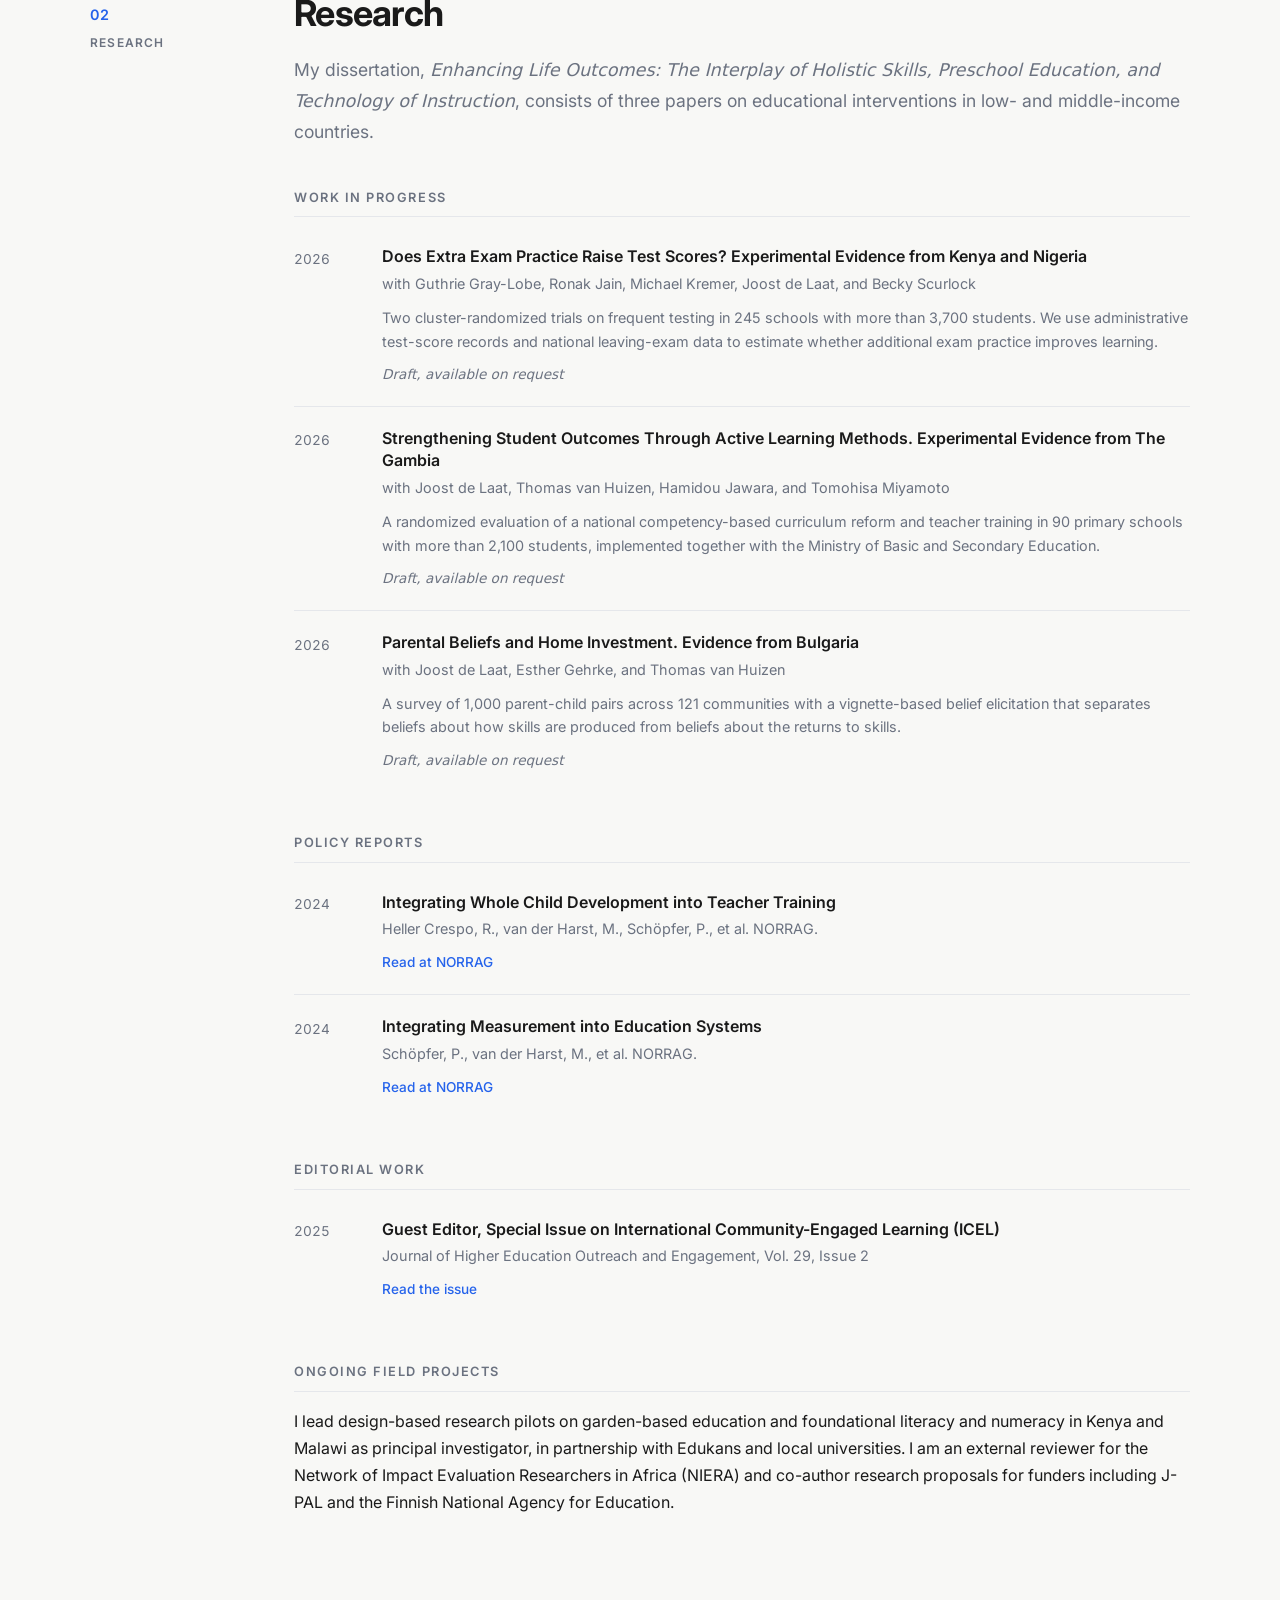
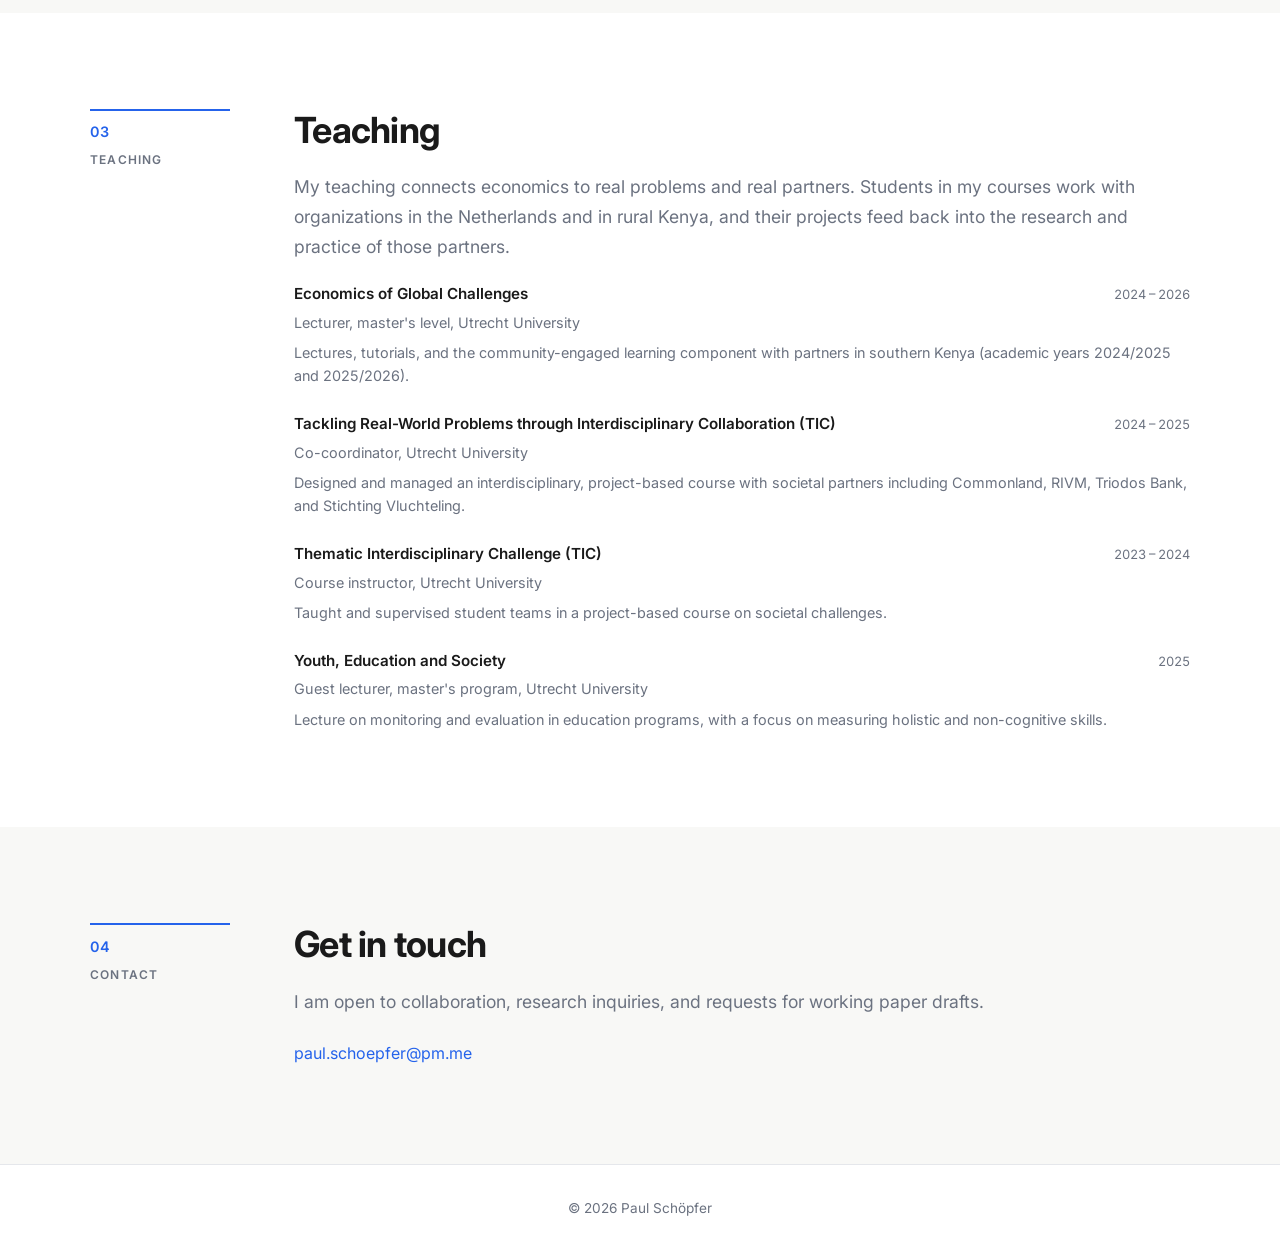
==== commit 0975ed09: "Rework homepage text, research list, teaching section" ====
--- a/index.html
+++ b/index.html
@@ -3,8 +3,8 @@
 <head>
   <meta charset="UTF-8" />
   <meta name="viewport" content="width=device-width, initial-scale=1.0" />
-  <meta name="description" content="Paul Schöpfer – PhD Researcher in Development Economics, Amsterdam" />
-  <title>Paul Schöpfer MSc</title>
+  <meta name="description" content="Paul Schöpfer – Development economist working on the economics of education. PhD candidate at Wageningen University and Junior Researcher at Utrecht University." />
+  <title>Paul Schöpfer</title>
   <link rel="preconnect" href="https://fonts.googleapis.com" />
   <link rel="preconnect" href="https://fonts.gstatic.com" crossorigin />
   <link href="https://fonts.googleapis.com/css2?family=Inter:wght@300;400;500;600;700&display=swap" rel="stylesheet" />
@@ -21,8 +21,9 @@
       </button>
       <ul class="nav-links" id="nav-links">
         <li><a href="#about">About</a></li>
-        <li><a href="#cv">CV</a></li>
-        <li><a href="#work">Work</a></li>
+        <li><a href="#research">Research</a></li>
+        <li><a href="#teaching">Teaching</a></li>
+        <li><a href="assets/cv.pdf" download>CV</a></li>
         <li><a href="#contact">Contact</a></li>
       </ul>
     </nav>
@@ -46,11 +47,15 @@
           </div>
         </div>
         <div class="hero-text">
-          <p class="hero-eyebrow">Welcome</p>
-          <h1 class="hero-name">Paul Schöpfer <span class="hero-degree">MSc</span></h1>
-          <p class="hero-tagline">PhD Researcher · Development Economics</p>
+          <p class="hero-eyebrow">Development economics · Economics of education</p>
+          <h1 class="hero-name">Paul Schöpfer</h1>
+          <p class="hero-tagline">
+            Applied microeconomist working on the economics of education and development.
+            I design and evaluate interventions that shape how children in low- and middle-income
+            countries learn, in schools and at home.
+          </p>
           <div class="hero-cta">
-            <a href="#work" class="btn btn-primary">See My Work</a>
+            <a href="#research" class="btn btn-primary">Research</a>
             <a href="assets/cv.pdf" class="btn btn-secondary" download>Download CV</a>
           </div>
         </div>
@@ -72,255 +77,200 @@
           <span>About</span>
         </div>
         <div class="section-content">
-          <h2 class="section-title">About Me</h2>
+          <h2 class="section-title">About me</h2>
           <p class="lead">
-            I am a PhD researcher in Development Economics at Wageningen University &amp; Research,
-            based in Amsterdam. My research focuses on enhancing life outcomes through education —
-            examining skills development, access to education, and pedagogical innovations in
-            low-income contexts.
+            I am a Junior Researcher at Utrecht University School of Economics and am finishing my
+            PhD in Development Economics at Wageningen University &amp; Research. I am currently
+            on the job market.
           </p>
           <p>
-            Alongside my PhD, I work as a Junior Researcher at Utrecht University School of
-            Economics, where I design and conduct randomised controlled trials (RCTs) and
-            quasi-experimental evaluations, with a particular focus on education in Sub-Saharan
-            Africa. I lecture at master's level and am an active member of the International
-            Community Engaged Learning (ICEL) team, co-developing the UEngage platform and
-            contributing to a special journal issue on community-engaged learning.
+            My work combines randomized controlled trials and quasi-experimental methods with
+            hands-on fieldwork in The Gambia, Kenya, Nigeria, Malawi, and Bulgaria. Since 2022
+            I have designed and run field experiments together with ministries of education,
+            NGOs, and survey teams, and presented the results to policymakers, including the
+            Gambian Ministry of Basic and Secondary Education and the Vice President of The Gambia.
           </p>
           <p>
-            I am committed to bridging rigorous academic research with real-world policy impact,
-            and enjoy collaborating with academics, policymakers, and practitioners across
-            disciplines.
-          </p>
-        </div>
-      </div>
-    </section>
-
-    <!-- ===== CV ===== -->
-    <section class="section section-alt" id="cv">
+            I grew up in Graz, Austria, and studied economics at the University of Vienna before
+            moving to the Netherlands for an MSc in Economic Policy at Utrecht University. Before
+            academia I worked at the Austrian Federal Chancellery during the EU Council presidency
+            and at the Austrian Financial Market Authority. Alongside my research I teach master's
+            courses that bring students into direct contact with partners in East Africa, and I
+            was guest editor of a special issue on international community-engaged learning.
+          </p>
+        </div>
+      </div>
+    </section>
+
+    <!-- ===== RESEARCH ===== -->
+    <section class="section section-alt" id="research">
       <div class="container section-grid">
         <div class="section-label">
           <span>02</span>
-          <span>CV</span>
+          <span>Research</span>
         </div>
         <div class="section-content">
-          <h2 class="section-title">Curriculum Vitae</h2>
-
-          <div class="cv-block">
-            <h3 class="cv-block-title">Education</h3>
-            <ul class="cv-list">
-              <li class="cv-item">
-                <div class="cv-item-meta">
-                  <strong>PhD in Development Economics</strong>
-                  <span class="cv-year">2024 – ongoing</span>
-                </div>
-                <div class="cv-item-detail">Wageningen University &amp; Research, Netherlands</div>
-                <p class="cv-item-desc">
-                  Thesis: <em>Enhancing Life Outcomes through Education: Skills, Access to Education,
-                  and Pedagogical Innovations in Low-Income Contexts</em><br />
-                  Supervisors: Dr. Joost de Laat, Dr. Esther Gehrke, Dr. Thomas van Huizen
-                </p>
-              </li>
-              <li class="cv-item">
-                <div class="cv-item-meta">
-                  <strong>Master of Science in Economic Policy</strong>
-                  <span class="cv-year">2021 – 2022</span>
-                </div>
-                <div class="cv-item-detail">Utrecht University, Netherlands</div>
-              </li>
-              <li class="cv-item">
-                <div class="cv-item-meta">
-                  <strong>Bachelor of Science in Economics</strong>
-                  <span class="cv-year">2016 – 2021</span>
-                </div>
-                <div class="cv-item-detail">University of Vienna, Austria</div>
-              </li>
-              <li class="cv-item">
-                <div class="cv-item-meta">
-                  <strong>Secondary Education</strong>
-                  <span class="cv-year">2007 – 2015</span>
-                </div>
-                <div class="cv-item-detail">Graz International Bilingual School, Graz, Austria</div>
-              </li>
-            </ul>
-          </div>
-
-          <div class="cv-block">
-            <h3 class="cv-block-title">Professional Experience</h3>
-            <ul class="cv-list">
-              <li class="cv-item">
-                <div class="cv-item-meta">
-                  <strong>Junior Researcher</strong>
-                  <span class="cv-year">2022 – Present</span>
-                </div>
-                <div class="cv-item-detail">Utrecht University School of Economics, Netherlands</div>
-                <p class="cv-item-desc">
-                  Designed and conducted RCTs and quasi-experimental evaluations focused on education.
-                  Led research projects on garden-based education and foundational literacy and numeracy
-                  skills in Sub-Saharan Africa. Developed measurement instruments and carried out causal
-                  analyses (STATA, R). Co-authored research proposals and contributed to successful
-                  external funding applications.
-                </p>
-              </li>
-              <li class="cv-item">
-                <div class="cv-item-meta">
-                  <strong>Research Assistant</strong>
-                  <span class="cv-year">2022</span>
-                </div>
-                <div class="cv-item-detail">Utrecht University School of Economics, Netherlands</div>
-                <p class="cv-item-desc">
-                  Supported data collection, cleaning, and analysis for education-focused RCTs.
-                  Developed and defended a master's thesis on education and development economics.
-                </p>
-              </li>
-              <li class="cv-item">
-                <div class="cv-item-meta">
-                  <strong>Intern</strong>
-                  <span class="cv-year">2019 – 2021</span>
-                </div>
-                <div class="cv-item-detail">Austrian Financial Market Supervision, Vienna, Austria</div>
-                <p class="cv-item-desc">
-                  Drafted press releases, briefing notes, and external communications for senior management.
-                  Assisted in planning and execution of national and international financial conferences.
-                </p>
-              </li>
-              <li class="cv-item">
-                <div class="cv-item-meta">
-                  <strong>Executive Secretary</strong>
-                  <span class="cv-year">2018</span>
-                </div>
-                <div class="cv-item-detail">Federal Chancellery Republic of Austria, Vienna, Austria</div>
-                <p class="cv-item-desc">
-                  Coordinated and organised high-level meetings and events during Austria's EU Council presidency.
-                </p>
-              </li>
-            </ul>
-          </div>
-
-          <div class="cv-block">
-            <h3 class="cv-block-title">Teaching Experience</h3>
-            <ul class="cv-list">
-              <li class="cv-item">
-                <div class="cv-item-meta">
-                  <strong>Lecturer — Economics of Global Challenges</strong>
-                  <span class="cv-year">2025</span>
-                </div>
-                <div class="cv-item-detail">Utrecht University</div>
-                <p class="cv-item-desc">
-                  Led tutorials addressing major global issues from an economic perspective.
-                  Coordinated the International Community Engaged Learning (ICEL) component
-                  in collaboration with a pastoral community in southern Kenya.
-                </p>
-              </li>
-              <li class="cv-item">
-                <div class="cv-item-meta">
-                  <strong>Co-coordinator — Tackling Real-World Problems (TIC)</strong>
-                  <span class="cv-year">2025</span>
-                </div>
-                <div class="cv-item-detail">Utrecht University</div>
-                <p class="cv-item-desc">
-                  Designed and managed an interdisciplinary course focused on real-world problem-solving,
-                  in collaboration with societal organisations including Commonland, RIVM, Triodos Bank,
-                  and Stichting Vluchteling.
-                </p>
-              </li>
-              <li class="cv-item">
-                <div class="cv-item-meta">
-                  <strong>Course Instructor — Thematic Interdisciplinary Challenge (TIC)</strong>
-                  <span class="cv-year">2024</span>
-                </div>
-                <div class="cv-item-detail">Utrecht University</div>
-                <p class="cv-item-desc">
-                  Taught and supervised student teams in a project-based course tackling societal
-                  challenges through interdisciplinary methods.
-                </p>
-              </li>
-            </ul>
-          </div>
-
-          <div class="cv-block">
-            <h3 class="cv-block-title">Skills</h3>
-            <div class="skills-grid">
-              <span class="skill-tag">STATA</span>
-              <span class="skill-tag">R</span>
-              <span class="skill-tag">LaTeX</span>
-              <span class="skill-tag">NVivo</span>
-              <span class="skill-tag">German (C2)</span>
-              <span class="skill-tag">English (C1)</span>
-              <span class="skill-tag">Spanish (B1)</span>
-              <span class="skill-tag">Dutch (A2)</span>
-              <span class="skill-tag">French (A1)</span>
-            </div>
-          </div>
-
-          <a href="assets/cv.pdf" class="btn btn-primary" download>
-            Download Full CV (PDF)
-          </a>
-        </div>
-      </div>
-    </section>
-
-    <!-- ===== WORK / PROJECTS ===== -->
-    <section class="section" id="work">
+          <h2 class="section-title">Research</h2>
+          <p class="lead">
+            My dissertation, <em>Enhancing Life Outcomes: The Interplay of Holistic Skills,
+            Preschool Education, and Technology of Instruction</em>, consists of three papers on
+            educational interventions in low- and middle-income countries.
+          </p>
+
+          <div class="pub-block">
+            <h3 class="pub-block-title">Work in progress</h3>
+            <ol class="pub-list">
+              <li class="pub-item">
+                <div class="pub-year">2026</div>
+                <div class="pub-body">
+                  <div class="pub-title">Does Extra Exam Practice Raise Test Scores? Experimental Evidence from Kenya and Nigeria</div>
+                  <div class="pub-authors">with Guthrie Gray-Lobe, Ronak Jain, Michael Kremer, Joost de Laat, and Becky Scurlock</div>
+                  <p class="pub-desc">
+                    Two cluster-randomized trials on frequent testing in 245 schools with more than
+                    3,700 students. We use administrative test-score records and national
+                    leaving-exam data to estimate whether additional exam practice improves learning.
+                  </p>
+                  <div class="pub-links"><span class="pub-status">Draft, available on request</span></div>
+                </div>
+              </li>
+              <li class="pub-item">
+                <div class="pub-year">2026</div>
+                <div class="pub-body">
+                  <div class="pub-title">Strengthening Student Outcomes Through Active Learning Methods. Experimental Evidence from The Gambia</div>
+                  <div class="pub-authors">with Joost de Laat, Thomas van Huizen, Hamidou Jawara, and Tomohisa Miyamoto</div>
+                  <p class="pub-desc">
+                    A randomized evaluation of a national competency-based curriculum reform and
+                    teacher training in 90 primary schools with more than 2,100 students,
+                    implemented together with the Ministry of Basic and Secondary Education.
+                  </p>
+                  <div class="pub-links"><span class="pub-status">Draft, available on request</span></div>
+                </div>
+              </li>
+              <li class="pub-item">
+                <div class="pub-year">2026</div>
+                <div class="pub-body">
+                  <div class="pub-title">Parental Beliefs and Home Investment. Evidence from Bulgaria</div>
+                  <div class="pub-authors">with Joost de Laat, Esther Gehrke, and Thomas van Huizen</div>
+                  <p class="pub-desc">
+                    A survey of 1,000 parent-child pairs across 121 communities with a
+                    vignette-based belief elicitation that separates beliefs about how skills are
+                    produced from beliefs about the returns to skills.
+                  </p>
+                  <div class="pub-links"><span class="pub-status">Draft, available on request</span></div>
+                </div>
+              </li>
+            </ol>
+          </div>
+
+          <div class="pub-block">
+            <h3 class="pub-block-title">Policy reports</h3>
+            <ol class="pub-list">
+              <li class="pub-item">
+                <div class="pub-year">2024</div>
+                <div class="pub-body">
+                  <div class="pub-title">Integrating Whole Child Development into Teacher Training</div>
+                  <div class="pub-authors">Heller Crespo, R., van der Harst, M., Schöpfer, P., et al. NORRAG.</div>
+                  <div class="pub-links"><a href="https://resources.norrag.org/resource/view/832/461" target="_blank" rel="noopener">Read at NORRAG</a></div>
+                </div>
+              </li>
+              <li class="pub-item">
+                <div class="pub-year">2024</div>
+                <div class="pub-body">
+                  <div class="pub-title">Integrating Measurement into Education Systems</div>
+                  <div class="pub-authors">Schöpfer, P., van der Harst, M., et al. NORRAG.</div>
+                  <div class="pub-links"><a href="https://resources.norrag.org/resource/view/832/461" target="_blank" rel="noopener">Read at NORRAG</a></div>
+                </div>
+              </li>
+            </ol>
+          </div>
+
+          <div class="pub-block">
+            <h3 class="pub-block-title">Editorial work</h3>
+            <ol class="pub-list">
+              <li class="pub-item">
+                <div class="pub-year">2025</div>
+                <div class="pub-body">
+                  <div class="pub-title">Guest Editor, Special Issue on International Community-Engaged Learning (ICEL)</div>
+                  <div class="pub-authors">Journal of Higher Education Outreach and Engagement, Vol. 29, Issue 2</div>
+                  <div class="pub-links"><a href="https://openjournals.libs.uga.edu/jheoe/article/view/4371/3541" target="_blank" rel="noopener">Read the issue</a></div>
+                </div>
+              </li>
+            </ol>
+          </div>
+
+          <div class="pub-block">
+            <h3 class="pub-block-title">Ongoing field projects</h3>
+            <p>
+              I lead design-based research pilots on garden-based education and foundational
+              literacy and numeracy in Kenya and Malawi as principal investigator, in partnership
+              with Edukans and local universities. I am an external reviewer for the Network of
+              Impact Evaluation Researchers in Africa (NIERA) and co-author research proposals for
+              funders including J-PAL and the Finnish National Agency for Education.
+            </p>
+          </div>
+        </div>
+      </div>
+    </section>
+
+    <!-- ===== TEACHING ===== -->
+    <section class="section" id="teaching">
       <div class="container section-grid">
         <div class="section-label">
           <span>03</span>
-          <span>Work</span>
+          <span>Teaching</span>
         </div>
         <div class="section-content">
-          <h2 class="section-title">My Work</h2>
+          <h2 class="section-title">Teaching</h2>
           <p class="lead">
-            A selection of publications, editorial roles, and research contributions.
-          </p>
-
-          <div class="work-grid">
-            <article class="work-card">
-              <div class="work-card-header">
-                <span class="work-tag">Publication</span>
-                <span class="work-year">2024</span>
+            My teaching connects economics to real problems and real partners. Students in my
+            courses work with organizations in the Netherlands and in rural Kenya, and their
+            projects feed back into the research and practice of those partners.
+          </p>
+          <ul class="cv-list">
+            <li class="cv-item">
+              <div class="cv-item-meta">
+                <strong>Economics of Global Challenges</strong>
+                <span class="cv-year">2024 – 2026</span>
               </div>
-              <h3 class="work-card-title">Integrating Whole Child Development into Teacher Training</h3>
-              <p class="work-card-desc">
-                Heller Crespo, R., van der Harst, M., Schöpfer, P., et al. (2024). NORRAG.
-                A policy-focused piece examining how holistic child development frameworks can
-                be embedded in teacher training programmes.
+              <div class="cv-item-detail">Lecturer, master's level, Utrecht University</div>
+              <p class="cv-item-desc">
+                Lectures, tutorials, and the community-engaged learning component with partners
+                in southern Kenya (academic years 2024/2025 and 2025/2026).
               </p>
-              <div class="work-card-links">
-                <a href="https://resources.norrag.org/resource/view/832/461" class="work-link" target="_blank" rel="noopener">Read paper &rarr;</a>
+            </li>
+            <li class="cv-item">
+              <div class="cv-item-meta">
+                <strong>Tackling Real-World Problems through Interdisciplinary Collaboration (TIC)</strong>
+                <span class="cv-year">2024 – 2025</span>
               </div>
-            </article>
-
-            <article class="work-card">
-              <div class="work-card-header">
-                <span class="work-tag">Publication</span>
-                <span class="work-year">2024</span>
+              <div class="cv-item-detail">Co-coordinator, Utrecht University</div>
+              <p class="cv-item-desc">
+                Designed and managed an interdisciplinary, project-based course with societal
+                partners including Commonland, RIVM, Triodos Bank, and Stichting Vluchteling.
+              </p>
+            </li>
+            <li class="cv-item">
+              <div class="cv-item-meta">
+                <strong>Thematic Interdisciplinary Challenge (TIC)</strong>
+                <span class="cv-year">2023 – 2024</span>
               </div>
-              <h3 class="work-card-title">Integrating Measurement into Education Systems</h3>
-              <p class="work-card-desc">
-                Schöpfer, P., van der Harst, M., et al. (2024). NORRAG. Explores practical
-                approaches to embedding rigorous measurement and evaluation into education
-                systems in low-income contexts.
+              <div class="cv-item-detail">Course instructor, Utrecht University</div>
+              <p class="cv-item-desc">
+                Taught and supervised student teams in a project-based course on societal challenges.
               </p>
-              <div class="work-card-links">
-                <a href="https://resources.norrag.org/resource/view/832/461" class="work-link" target="_blank" rel="noopener">Read paper &rarr;</a>
+            </li>
+            <li class="cv-item">
+              <div class="cv-item-meta">
+                <strong>Youth, Education and Society</strong>
+                <span class="cv-year">2025</span>
               </div>
-            </article>
-
-            <article class="work-card">
-              <div class="work-card-header">
-                <span class="work-tag">Editorial</span>
-                <span class="work-year">2025</span>
-              </div>
-              <h3 class="work-card-title">Guest Editor — International Community-Engaged Learning</h3>
-              <p class="work-card-desc">
-                Guest Editor, Special Issue "International Community-Engaged Learning (ICEL)",
-                Journal of Higher Education Outreach and Engagement, Vol. 29, Issue 2.
+              <div class="cv-item-detail">Guest lecturer, master's program, Utrecht University</div>
+              <p class="cv-item-desc">
+                Lecture on monitoring and evaluation in education programs, with a focus on
+                measuring holistic and non-cognitive skills.
               </p>
-              <div class="work-card-links">
-                <a href="https://openjournals.libs.uga.edu/jheoe/article/view/4371/3541" class="work-link" target="_blank" rel="noopener">View issue &rarr;</a>
-              </div>
-            </article>
-          </div>
+            </li>
+          </ul>
         </div>
       </div>
     </section>
@@ -333,26 +283,12 @@
           <span>Contact</span>
         </div>
         <div class="section-content">
-          <h2 class="section-title">Get in Touch</h2>
+          <h2 class="section-title">Get in touch</h2>
           <p class="lead">
-            I am open to collaboration, research inquiries, and professional
-            opportunities. Feel free to reach out.
-          </p>
-
-          <div class="contact-links">
-            <a href="mailto:paul.schoepfer@pm.me" class="contact-item">
-              <svg class="contact-icon" viewBox="0 0 24 24" fill="none" stroke="currentColor" stroke-width="1.5">
-                <rect x="2" y="4" width="20" height="16" rx="2"/>
-                <path d="M2 7l10 7 10-7"/>
-              </svg>
-              <span>paul.schoepfer@pm.me</span>
-            </a>
-            <a href="https://github.com/PaulAGSchoepfer" class="contact-item" target="_blank" rel="noopener">
-              <svg class="contact-icon" viewBox="0 0 24 24" fill="none" stroke="currentColor" stroke-width="1.5">
-                <path d="M9 19c-5 1.5-5-2.5-7-3m14 6v-3.87a3.37 3.37 0 0 0-.94-2.61c3.14-.35 6.44-1.54 6.44-7A5.44 5.44 0 0 0 20 4.77 5.07 5.07 0 0 0 19.91 1S18.73.65 16 2.48a13.38 13.38 0 0 0-7 0C6.27.65 5.09 1 5.09 1A5.07 5.07 0 0 0 5 4.77a5.44 5.44 0 0 0-1.5 3.78c0 5.42 3.3 6.61 6.44 7A3.37 3.37 0 0 0 9 18.13V22"/>
-              </svg>
-              <span>GitHub</span>
-            </a>
+            I am open to collaboration, research inquiries, and requests for working paper drafts.
+          </p>
+          <div class="contact-plain">
+            <p><a href="mailto:paul.schoepfer@pm.me">paul.schoepfer@pm.me</a></p>
           </div>
         </div>
       </div>
@@ -363,7 +299,7 @@
   <!-- ===== FOOTER ===== -->
   <footer class="site-footer">
     <div class="container footer-inner">
-      <p>&copy; <span id="year"></span> Paul Schöpfer. All rights reserved.</p>
+      <p>&copy; <span id="year"></span> Paul Schöpfer</p>
     </div>
   </footer>
 
--- a/css/style.css
+++ b/css/style.css
@@ -1,5 +1,5 @@
 /* ============================================================
-   Paul Schöpfer MSc – Portfolio Stylesheet
+   Paul Schöpfer – Website Stylesheet
    Minimal & Clean design
    ============================================================ */
 
@@ -422,104 +422,106 @@
   line-height: 1.6;
 }
 
-/* Skills */
-.skills-grid {
-  display: flex;
-  flex-wrap: wrap;
-  gap: 0.6rem;
-  margin-bottom: 2rem;
-}
-
-.skill-tag {
-  background: var(--color-tag-bg);
-  color: var(--color-tag-text);
-  padding: 0.3rem 0.8rem;
-  border-radius: var(--radius-full);
+/* ============================================================
+   RESEARCH / PUBLICATIONS
+   ============================================================ */
+.pub-block {
+  margin-top: 2.5rem;
+}
+
+.pub-block-title {
   font-size: 0.8rem;
+  font-weight: 600;
+  letter-spacing: 0.12em;
+  text-transform: uppercase;
+  color: var(--color-text-muted);
+  margin-bottom: 0.5rem;
+  padding-bottom: 0.5rem;
+  border-bottom: 1px solid var(--color-border);
+}
+
+.pub-list {
+  list-style: none;
+}
+
+.pub-item {
+  display: grid;
+  grid-template-columns: 64px 1fr;
+  gap: 1.5rem;
+  padding: 1.25rem 0;
+  border-bottom: 1px solid var(--color-border);
+}
+
+.pub-item:last-child { border-bottom: none; }
+
+.pub-year {
+  font-size: 0.85rem;
+  color: var(--color-text-muted);
+  font-variant-numeric: tabular-nums;
+  padding-top: 0.15rem;
+}
+
+.pub-title {
+  font-size: 1rem;
+  font-weight: 600;
+  line-height: 1.4;
+}
+
+.pub-authors {
+  font-size: 0.9rem;
+  color: var(--color-text-muted);
+  margin-top: 0.25rem;
+}
+
+.pub-desc {
+  font-size: 0.9rem;
+  color: var(--color-text-muted);
+  line-height: 1.65;
+  margin-top: 0.6rem;
+}
+
+.pub-links {
+  margin-top: 0.6rem;
+  font-size: 0.85rem;
+}
+
+.pub-links a {
   font-weight: 500;
-  border: 1px solid #bfdbfe;
-}
-
-/* ============================================================
-   WORK / PROJECTS
-   ============================================================ */
-.work-grid {
+}
+
+.pub-block > p { margin-top: 1rem; }
+
+.pub-status {
+  color: var(--color-text-muted);
+  font-style: italic;
+}
+
+/* Skills as a definition list */
+.skills-list {
   display: grid;
-  grid-template-columns: repeat(auto-fill, minmax(280px, 1fr));
-  gap: 1.5rem;
-  margin-top: 2rem;
-}
-
-.work-card {
-  background: var(--color-bg);
-  border: 1px solid var(--color-border);
-  border-radius: var(--radius-lg);
-  padding: 1.75rem;
-  display: flex;
-  flex-direction: column;
-  gap: 0.75rem;
-  transition: box-shadow var(--transition), transform var(--transition), border-color var(--transition);
-}
-
-.work-card:hover {
-  box-shadow: var(--shadow-md);
-  transform: translateY(-2px);
-  border-color: #bfdbfe;
-}
-
-.work-card-header {
-  display: flex;
-  justify-content: space-between;
-  align-items: center;
-}
-
-.work-tag {
-  font-size: 0.72rem;
-  font-weight: 600;
-  letter-spacing: 0.08em;
-  text-transform: uppercase;
-  color: var(--color-accent);
-  background: var(--color-tag-bg);
-  padding: 0.2rem 0.6rem;
-  border-radius: var(--radius-full);
-  border: 1px solid #bfdbfe;
-}
-
-.work-year {
-  font-size: 0.8rem;
-  color: var(--color-text-muted);
-  font-variant-numeric: tabular-nums;
-}
-
-.work-card-title {
-  font-size: 1.05rem;
-  font-weight: 600;
-  line-height: 1.3;
-}
-
-.work-card-desc {
-  font-size: 0.875rem;
-  color: var(--color-text-muted);
-  line-height: 1.65;
-  flex: 1;
-}
-
-.work-card-links {
-  margin-top: 0.5rem;
-}
-
-.work-link {
-  font-size: 0.85rem;
+  grid-template-columns: 120px 1fr;
+  gap: 0.6rem 1.5rem;
+  font-size: 0.9rem;
+}
+
+.skills-list dt {
+  color: var(--color-text-muted);
   font-weight: 500;
-  color: var(--color-accent);
-  text-decoration: none;
-  transition: color var(--transition);
-}
-
-.work-link:hover {
-  color: var(--color-accent-hover);
-  text-decoration: underline;
-}
+}
+
+.skills-list dd {
+  color: var(--color-text);
+  line-height: 1.6;
+}
+
+/* Plain contact block */
+.contact-plain {
+  margin-top: 1.5rem;
+  font-size: 1rem;
+  line-height: 1.7;
+}
+
+.contact-plain p + p { margin-top: 0.75rem; }
 
 /* ============================================================
    CONTACT
@@ -666,10 +668,16 @@
     padding-left: 0.75rem;
   }
 
-  /* Work grid */
-  .work-grid {
+  .pub-item {
     grid-template-columns: 1fr;
-  }
+    gap: 0.25rem;
+  }
+
+  .skills-list {
+    grid-template-columns: 1fr;
+    gap: 0.2rem 0;
+  }
+  .skills-list dd { margin-bottom: 0.6rem; }
 }
 
 @media (max-width: 480px) {
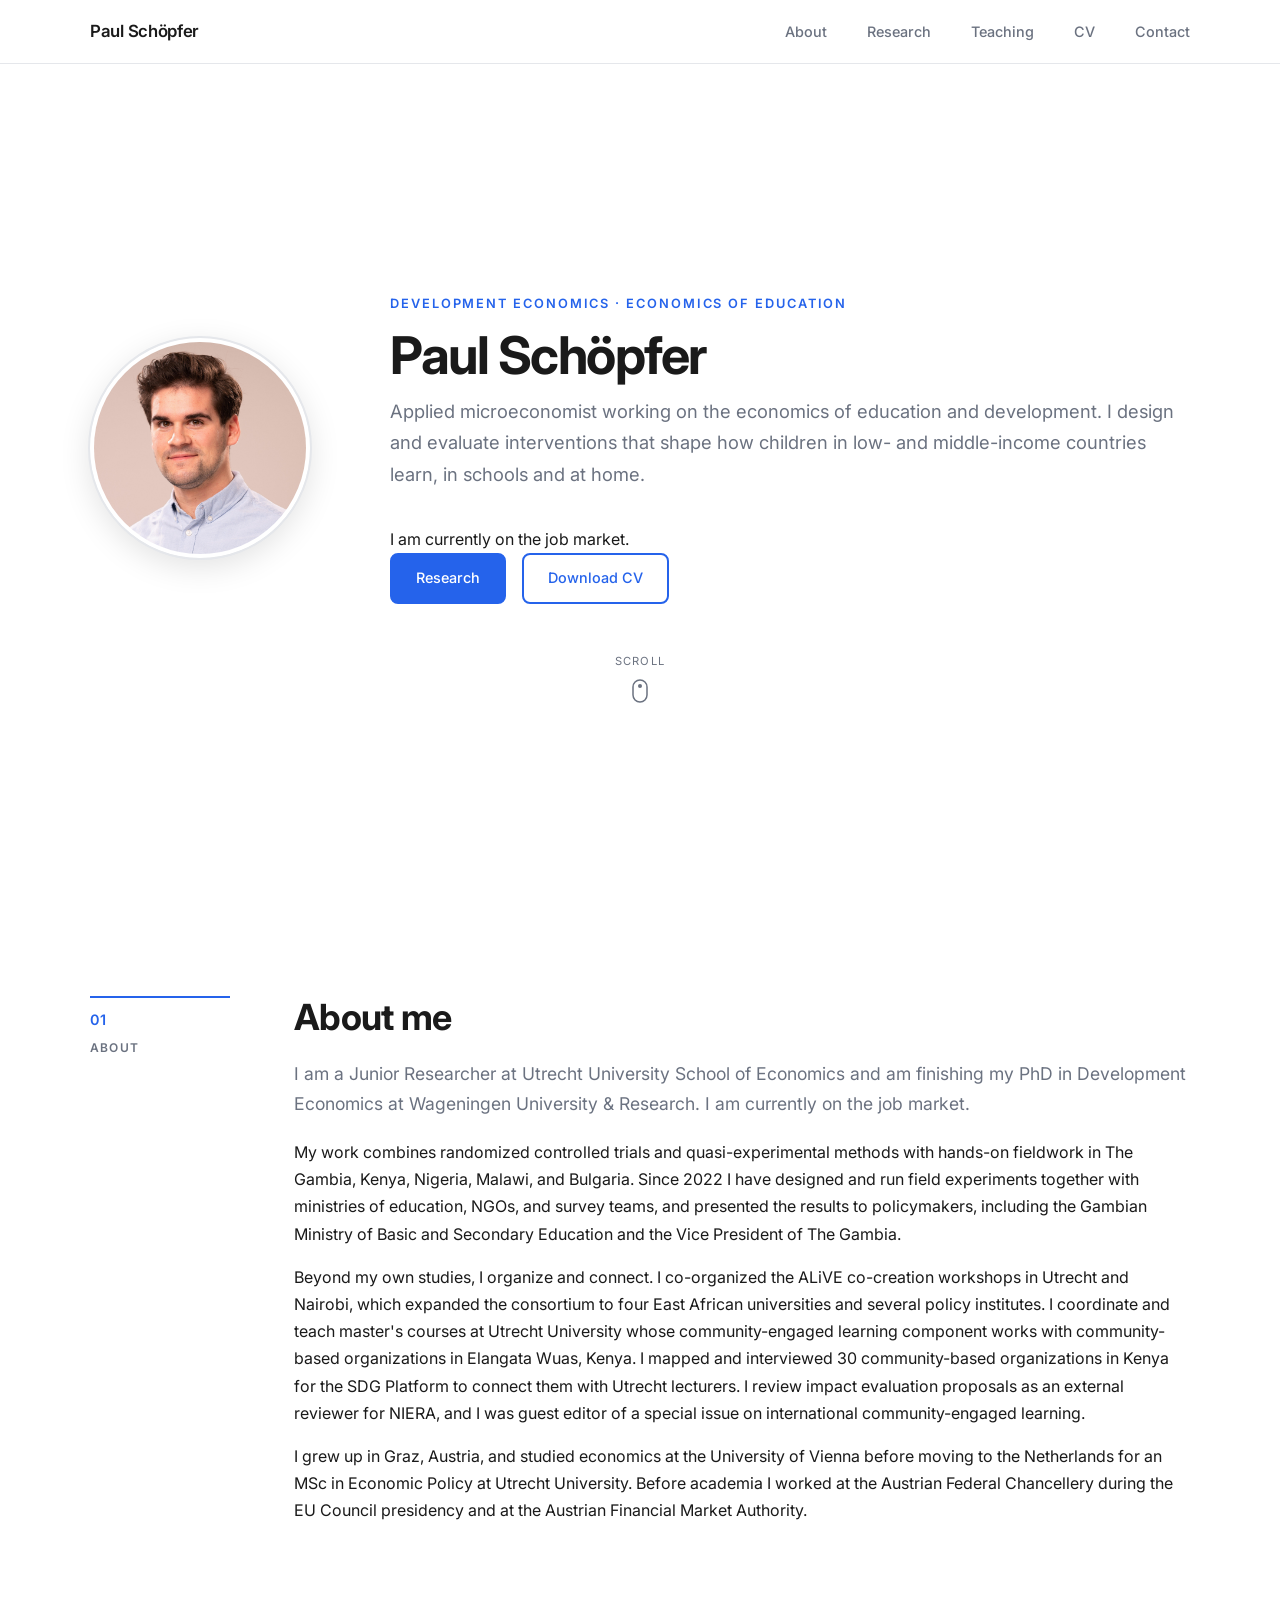
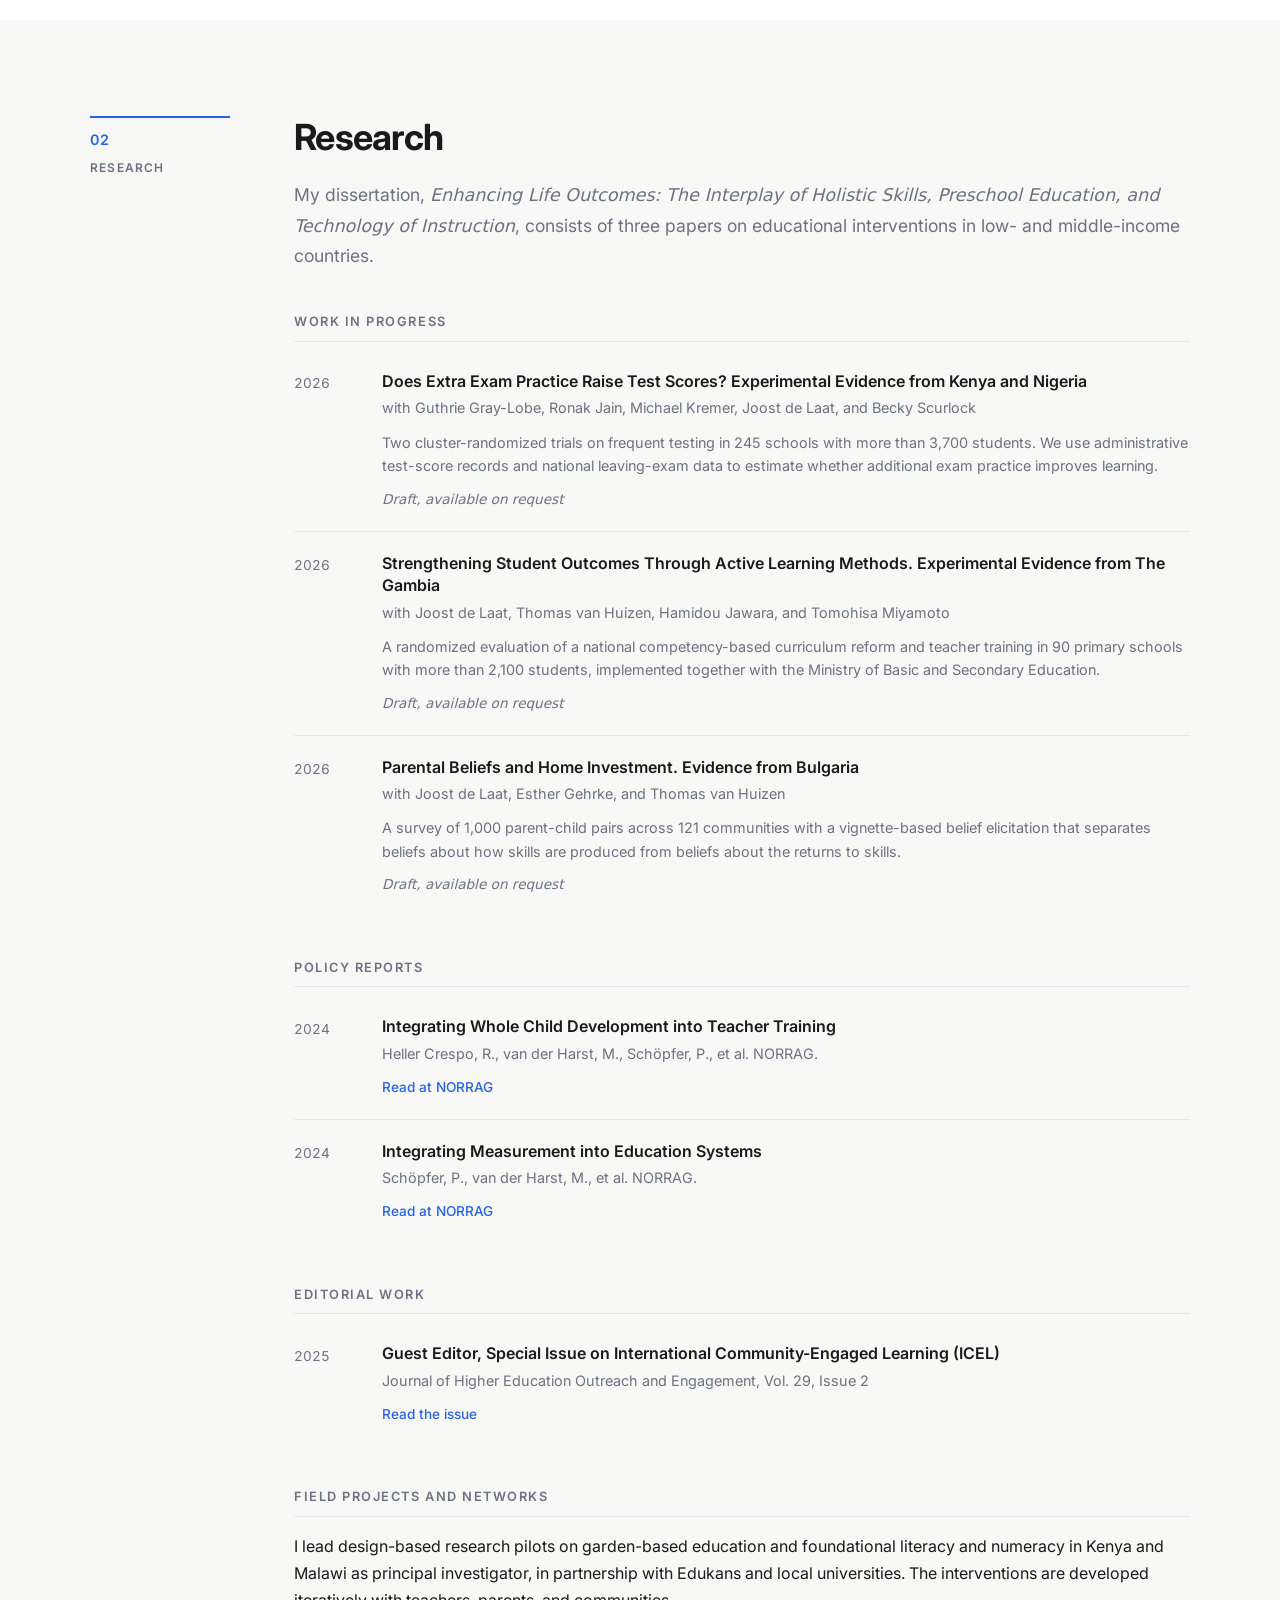
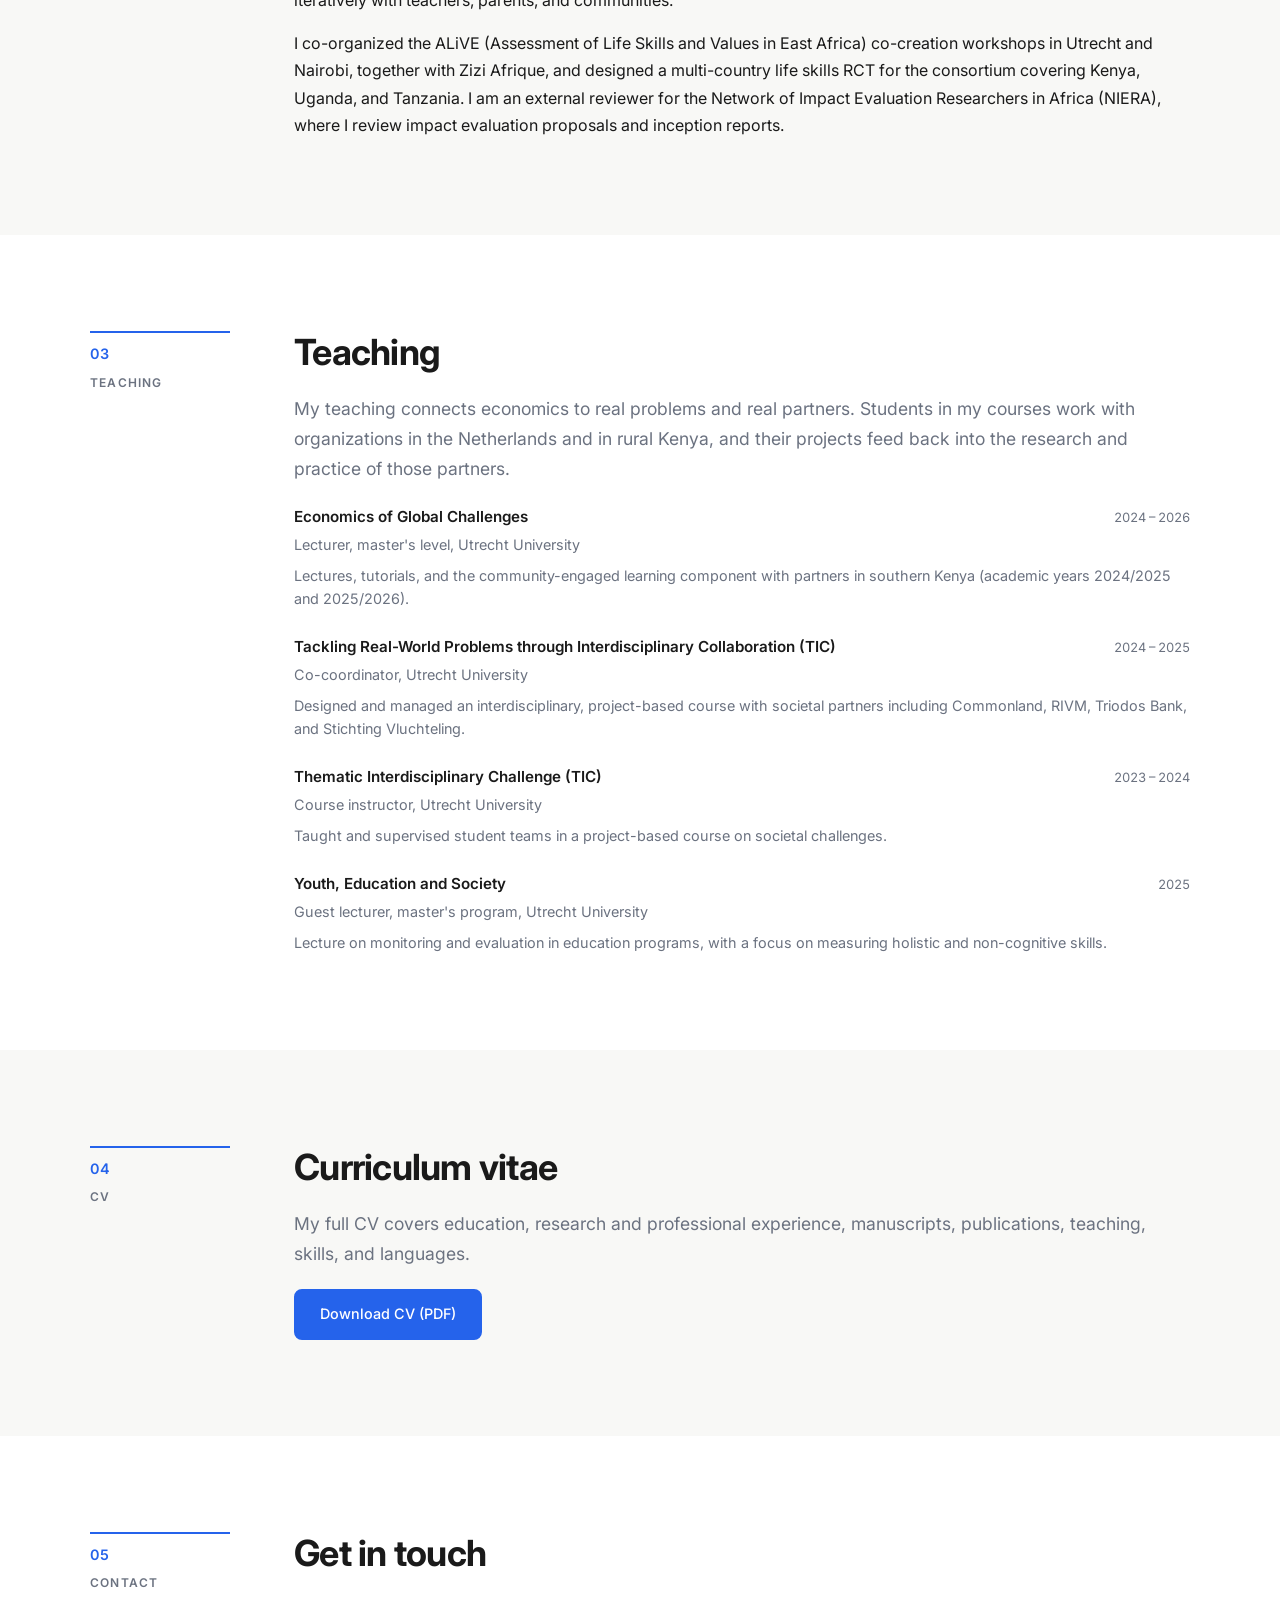
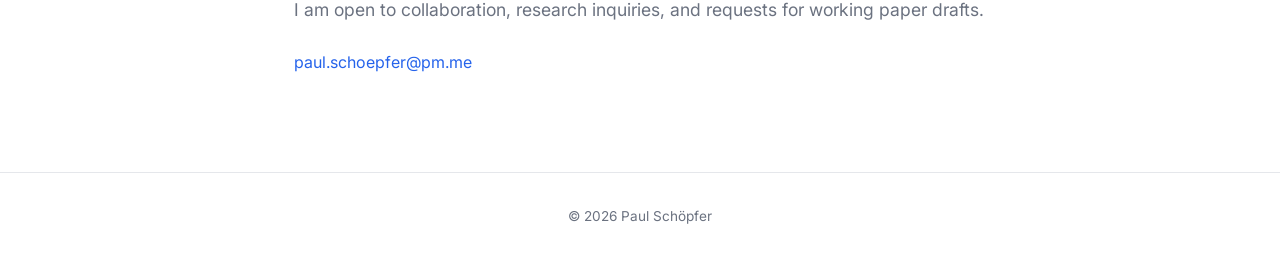
==== commit 8c66d2ca: "Add job market note, CV section, ALiVE and field projects" ====
--- a/index.html
+++ b/index.html
@@ -23,7 +23,7 @@
         <li><a href="#about">About</a></li>
         <li><a href="#research">Research</a></li>
         <li><a href="#teaching">Teaching</a></li>
-        <li><a href="assets/cv.pdf" download>CV</a></li>
+        <li><a href="#cv">CV</a></li>
         <li><a href="#contact">Contact</a></li>
       </ul>
     </nav>
@@ -54,6 +54,7 @@
             I design and evaluate interventions that shape how children in low- and middle-income
             countries learn, in schools and at home.
           </p>
+          <p class="hero-note">I am currently on the job market.</p>
           <div class="hero-cta">
             <a href="#research" class="btn btn-primary">Research</a>
             <a href="assets/cv.pdf" class="btn btn-secondary" download>Download CV</a>
@@ -91,12 +92,20 @@
             Gambian Ministry of Basic and Secondary Education and the Vice President of The Gambia.
           </p>
           <p>
+            Beyond my own studies, I organize and connect. I co-organized the ALiVE co-creation
+            workshops in Utrecht and Nairobi, which expanded the consortium to four East African
+            universities and several policy institutes. I coordinate and teach master's courses at
+            Utrecht University whose community-engaged learning component works with community-based
+            organizations in Elangata Wuas, Kenya. I mapped and interviewed 30 community-based
+            organizations in Kenya for the SDG Platform to connect them with Utrecht lecturers. I
+            review impact evaluation proposals as an external reviewer for NIERA, and I was guest
+            editor of a special issue on international community-engaged learning.
+          </p>
+          <p>
             I grew up in Graz, Austria, and studied economics at the University of Vienna before
             moving to the Netherlands for an MSc in Economic Policy at Utrecht University. Before
             academia I worked at the Austrian Federal Chancellery during the EU Council presidency
-            and at the Austrian Financial Market Authority. Alongside my research I teach master's
-            courses that bring students into direct contact with partners in East Africa, and I
-            was guest editor of a special issue on international community-engaged learning.
+            and at the Austrian Financial Market Authority.
           </p>
         </div>
       </div>
@@ -199,13 +208,19 @@
           </div>
 
           <div class="pub-block">
-            <h3 class="pub-block-title">Ongoing field projects</h3>
+            <h3 class="pub-block-title">Field projects and networks</h3>
             <p>
               I lead design-based research pilots on garden-based education and foundational
               literacy and numeracy in Kenya and Malawi as principal investigator, in partnership
-              with Edukans and local universities. I am an external reviewer for the Network of
-              Impact Evaluation Researchers in Africa (NIERA) and co-author research proposals for
-              funders including J-PAL and the Finnish National Agency for Education.
+              with Edukans and local universities. The interventions are developed iteratively with
+              teachers, parents, and communities.
+            </p>
+            <p>
+              I co-organized the ALiVE (Assessment of Life Skills and Values in East Africa)
+              co-creation workshops in Utrecht and Nairobi, together with Zizi Afrique, and designed
+              a multi-country life skills RCT for the consortium covering Kenya, Uganda, and Tanzania.
+              I am an external reviewer for the Network of Impact Evaluation Researchers in Africa
+              (NIERA), where I review impact evaluation proposals and inception reports.
             </p>
           </div>
         </div>
@@ -275,11 +290,29 @@
       </div>
     </section>
 
+    <!-- ===== CV ===== -->
+    <section class="section section-alt" id="cv">
+      <div class="container section-grid">
+        <div class="section-label">
+          <span>04</span>
+          <span>CV</span>
+        </div>
+        <div class="section-content">
+          <h2 class="section-title">Curriculum vitae</h2>
+          <p class="lead">
+            My full CV covers education, research and professional experience, manuscripts,
+            publications, teaching, skills, and languages.
+          </p>
+          <a href="assets/cv.pdf" class="btn btn-primary" download>Download CV (PDF)</a>
+        </div>
+      </div>
+    </section>
+
     <!-- ===== CONTACT ===== -->
-    <section class="section section-alt" id="contact">
-      <div class="container section-grid">
-        <div class="section-label">
-          <span>04</span>
+    <section class="section" id="contact">
+      <div class="container section-grid">
+        <div class="section-label">
+          <span>05</span>
           <span>Contact</span>
         </div>
         <div class="section-content">
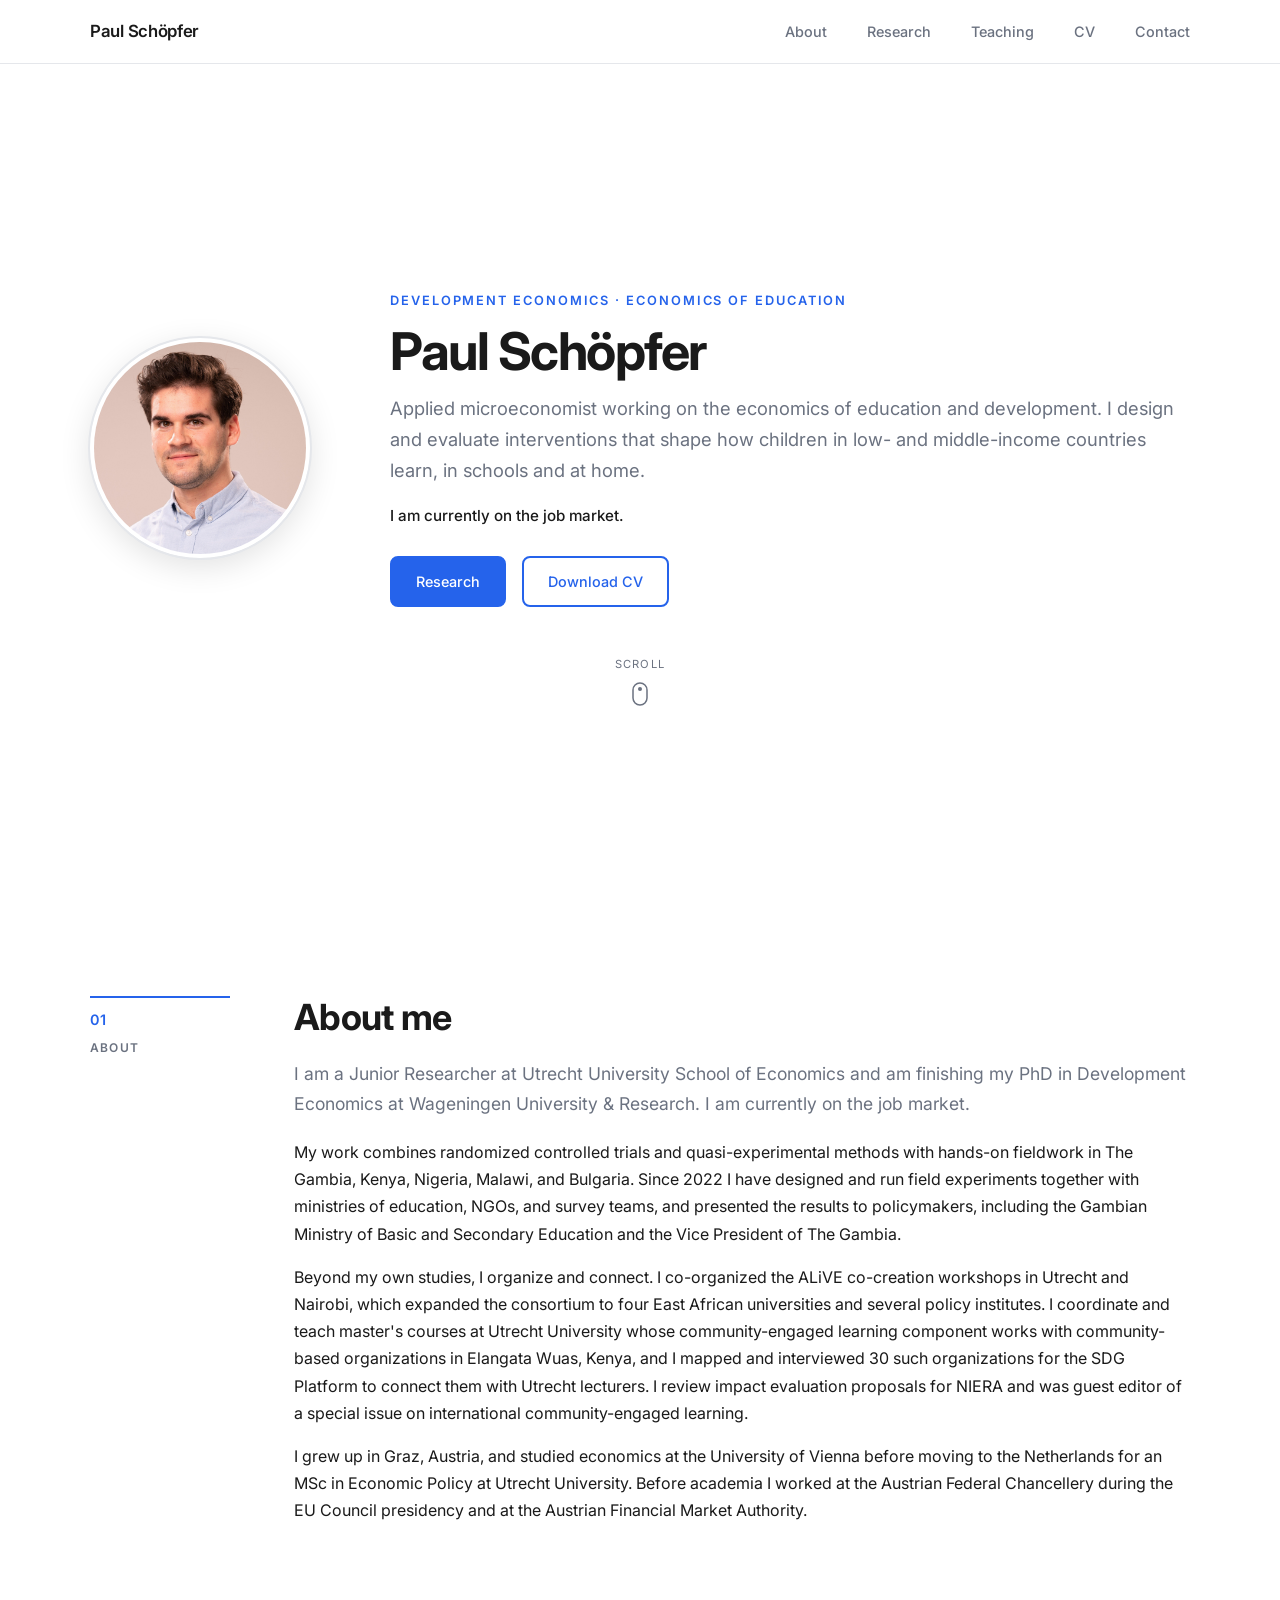
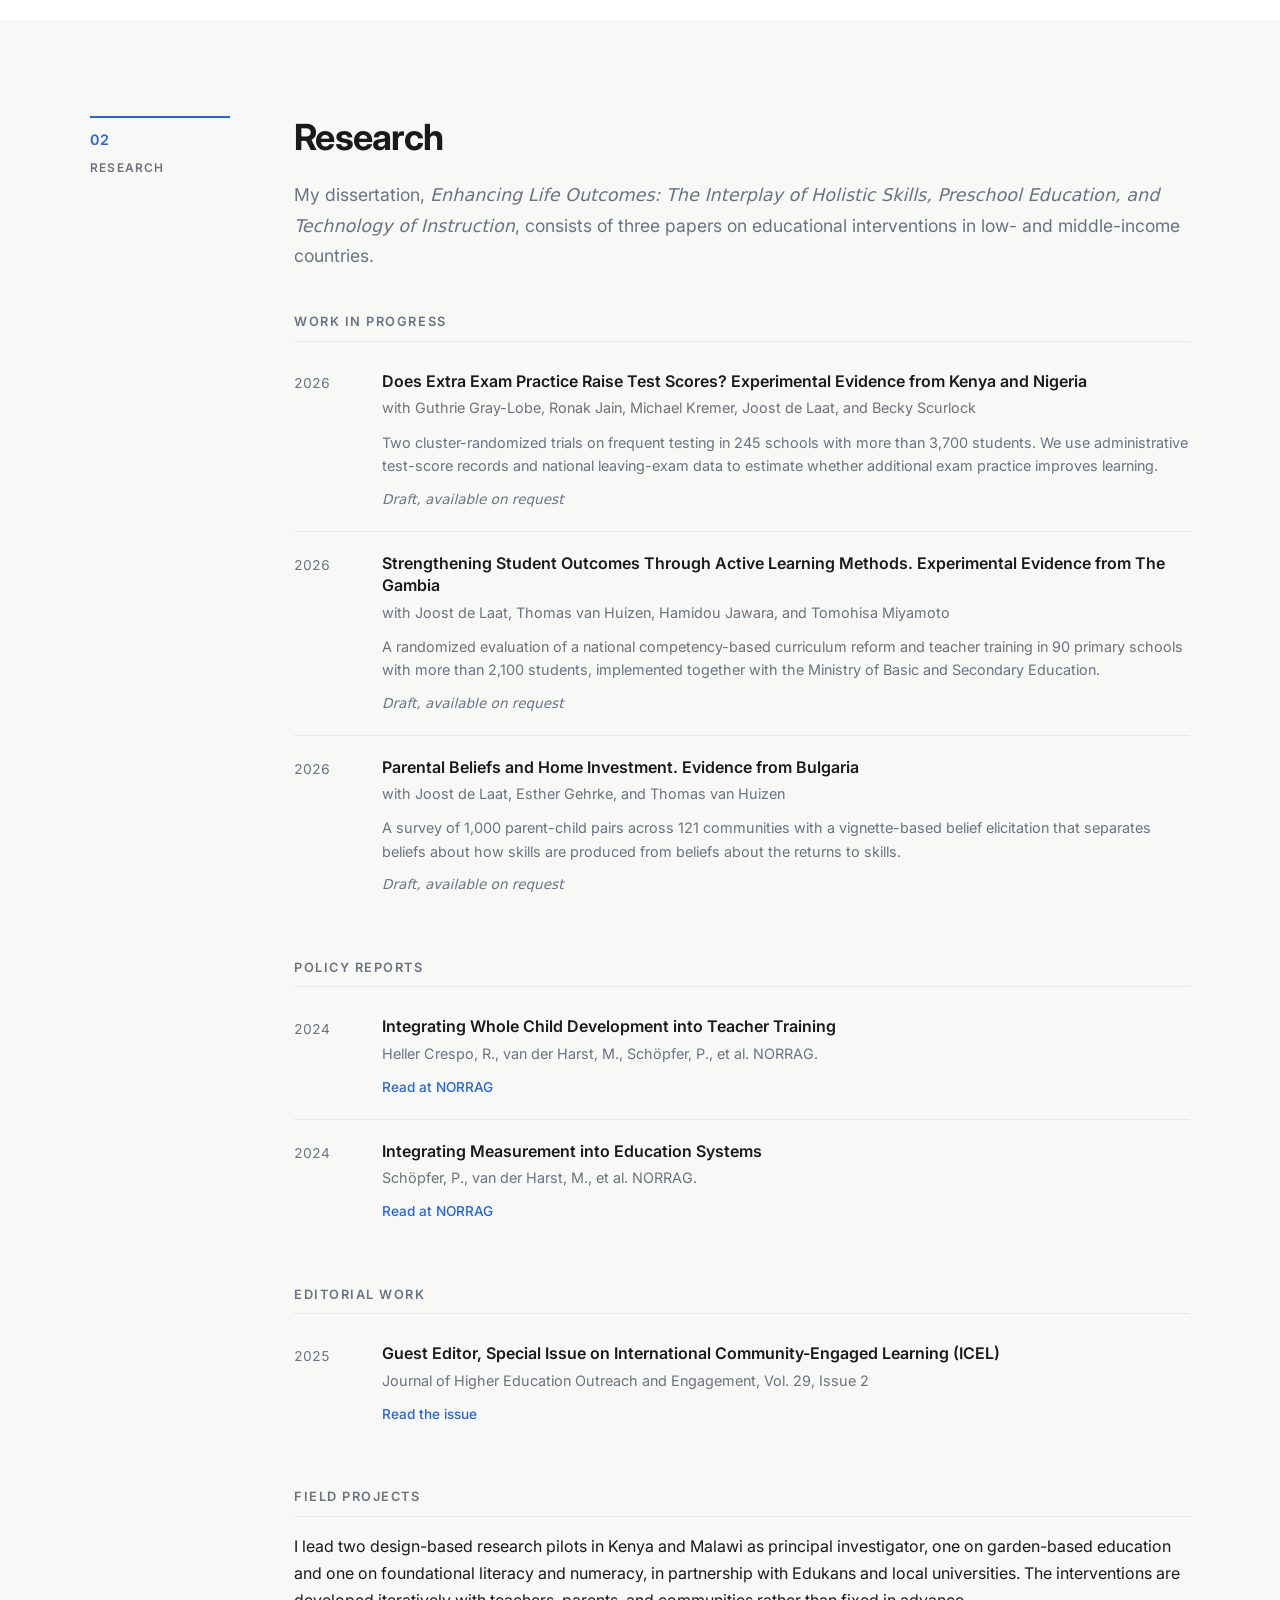
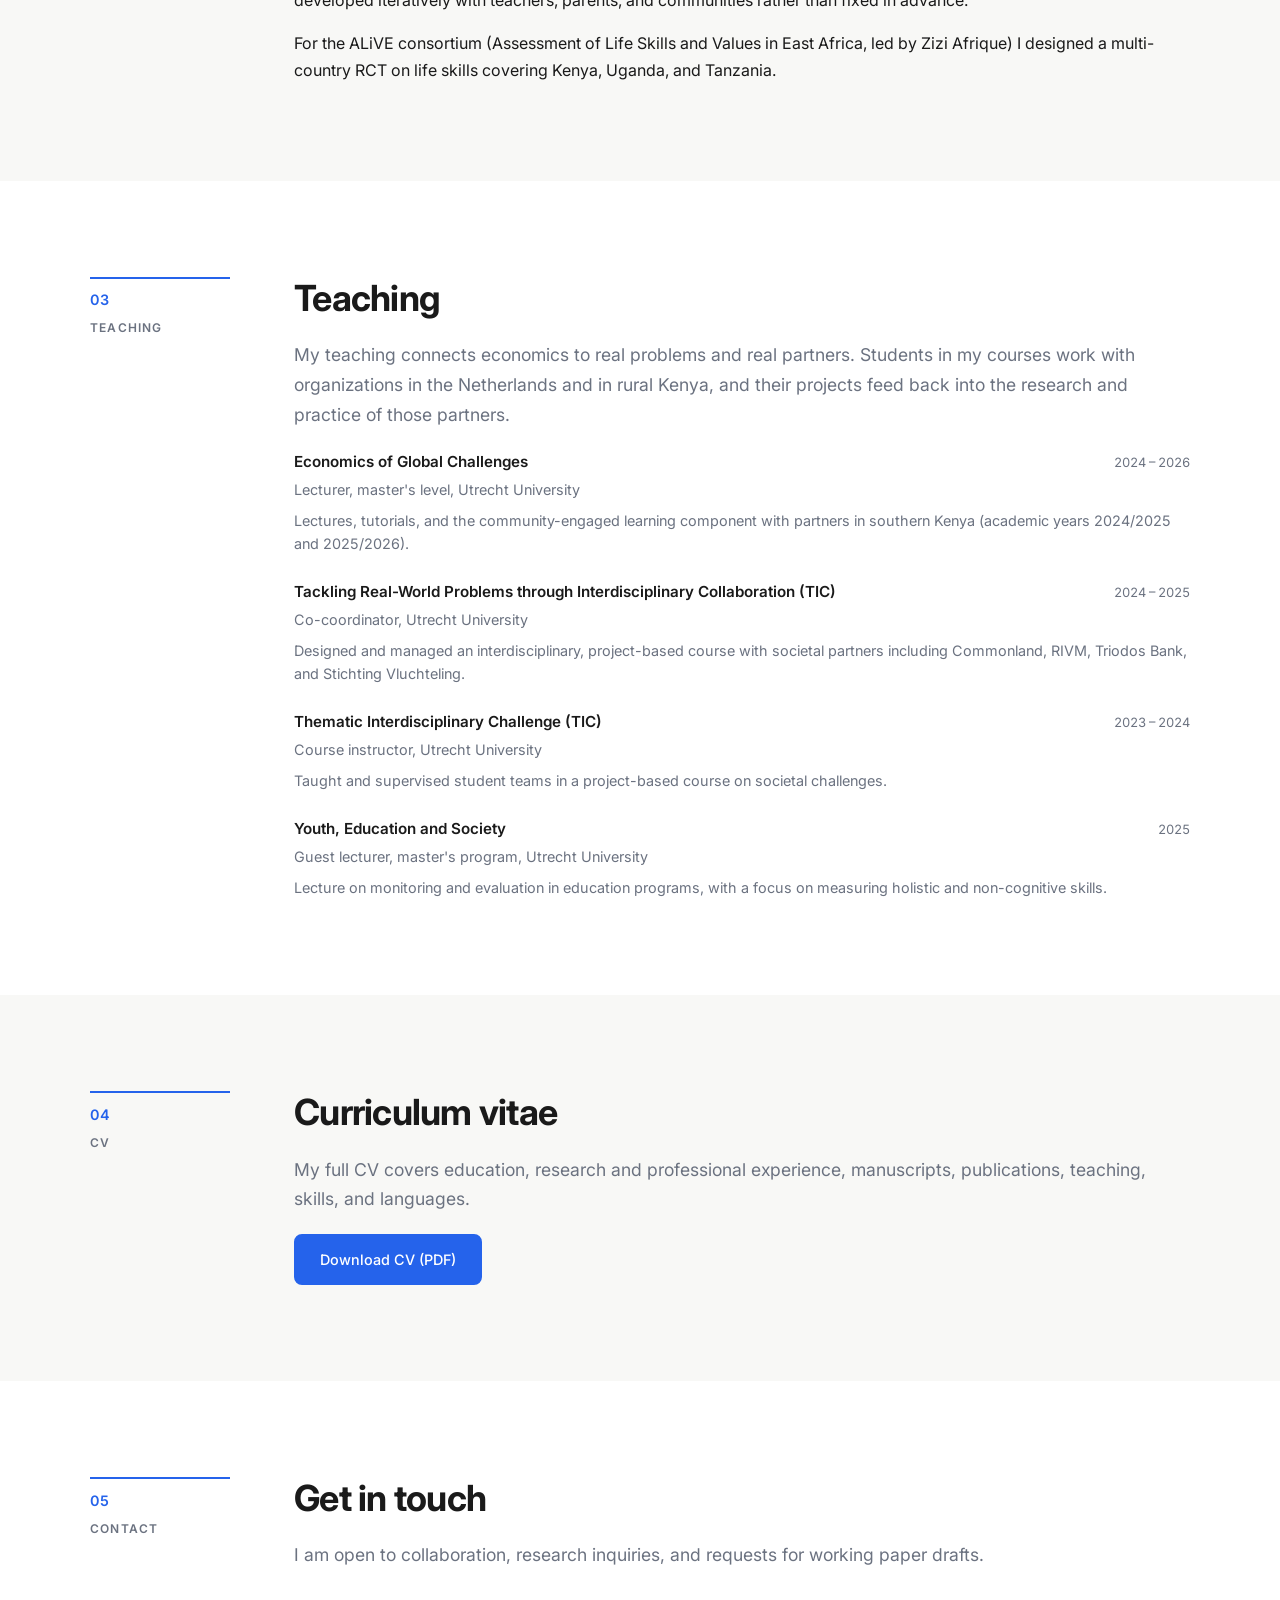
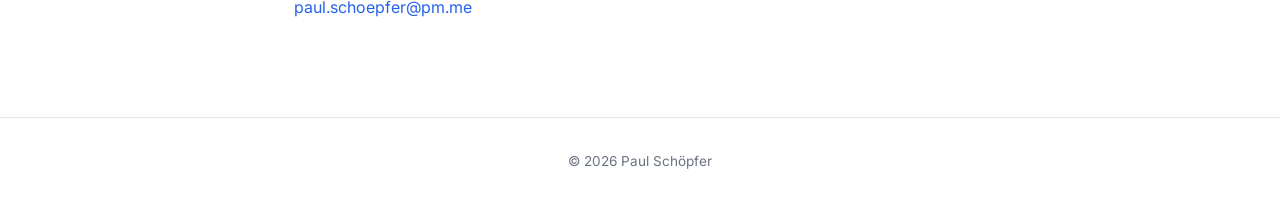
==== commit d4a3fb75: "Add SEO metadata, sitemap, robots; trim overlap" ====
--- a/index.html
+++ b/index.html
@@ -4,7 +4,39 @@
   <meta charset="UTF-8" />
   <meta name="viewport" content="width=device-width, initial-scale=1.0" />
   <meta name="description" content="Paul Schöpfer – Development economist working on the economics of education. PhD candidate at Wageningen University and Junior Researcher at Utrecht University." />
-  <title>Paul Schöpfer</title>
+  <title>Paul Schöpfer | Development Economist</title>
+  <meta name="author" content="Paul Schöpfer" />
+  <meta name="keywords" content="Paul Schöpfer, development economics, economics of education, RCT, Utrecht University, Wageningen University, The Gambia, Kenya, Nigeria, Bulgaria" />
+  <link rel="canonical" href="https://paulagschoepfer.github.io/" />
+  <meta property="og:type" content="profile" />
+  <meta property="og:title" content="Paul Schöpfer | Development Economist" />
+  <meta property="og:description" content="Applied microeconomist working on the economics of education and development. PhD candidate at Wageningen University, Junior Researcher at Utrecht University." />
+  <meta property="og:url" content="https://paulagschoepfer.github.io/" />
+  <meta property="og:image" content="https://paulagschoepfer.github.io/assets/profile.jpg" />
+  <meta name="twitter:card" content="summary" />
+  <script type="application/ld+json">
+  {
+    "@context": "https://schema.org",
+    "@type": "Person",
+    "name": "Paul Schöpfer",
+    "givenName": "Paul",
+    "familyName": "Schöpfer",
+    "url": "https://paulagschoepfer.github.io/",
+    "image": "https://paulagschoepfer.github.io/assets/profile.jpg",
+    "email": "mailto:paul.schoepfer@pm.me",
+    "jobTitle": "Junior Researcher and PhD Candidate in Development Economics",
+    "affiliation": [
+      { "@type": "Organization", "name": "Utrecht University School of Economics" },
+      { "@type": "Organization", "name": "Wageningen University & Research" }
+    ],
+    "alumniOf": [
+      { "@type": "Organization", "name": "Utrecht University" },
+      { "@type": "Organization", "name": "University of Vienna" }
+    ],
+    "knowsAbout": ["Development economics", "Economics of education", "Randomized controlled trials", "Impact evaluation"],
+    "sameAs": ["https://github.com/PaulAGSchoepfer"]
+  }
+  </script>
   <link rel="preconnect" href="https://fonts.googleapis.com" />
   <link rel="preconnect" href="https://fonts.gstatic.com" crossorigin />
   <link href="https://fonts.googleapis.com/css2?family=Inter:wght@300;400;500;600;700&display=swap" rel="stylesheet" />
@@ -96,10 +128,10 @@
             workshops in Utrecht and Nairobi, which expanded the consortium to four East African
             universities and several policy institutes. I coordinate and teach master's courses at
             Utrecht University whose community-engaged learning component works with community-based
-            organizations in Elangata Wuas, Kenya. I mapped and interviewed 30 community-based
-            organizations in Kenya for the SDG Platform to connect them with Utrecht lecturers. I
-            review impact evaluation proposals as an external reviewer for NIERA, and I was guest
-            editor of a special issue on international community-engaged learning.
+            organizations in Elangata Wuas, Kenya, and I mapped and interviewed 30 such organizations
+            for the SDG Platform to connect them with Utrecht lecturers. I review impact evaluation
+            proposals for NIERA and was guest editor of a special issue on international
+            community-engaged learning.
           </p>
           <p>
             I grew up in Graz, Austria, and studied economics at the University of Vienna before
@@ -208,19 +240,17 @@
           </div>
 
           <div class="pub-block">
-            <h3 class="pub-block-title">Field projects and networks</h3>
+            <h3 class="pub-block-title">Field projects</h3>
             <p>
-              I lead design-based research pilots on garden-based education and foundational
-              literacy and numeracy in Kenya and Malawi as principal investigator, in partnership
-              with Edukans and local universities. The interventions are developed iteratively with
-              teachers, parents, and communities.
+              I lead two design-based research pilots in Kenya and Malawi as principal investigator,
+              one on garden-based education and one on foundational literacy and numeracy, in
+              partnership with Edukans and local universities. The interventions are developed
+              iteratively with teachers, parents, and communities rather than fixed in advance.
             </p>
             <p>
-              I co-organized the ALiVE (Assessment of Life Skills and Values in East Africa)
-              co-creation workshops in Utrecht and Nairobi, together with Zizi Afrique, and designed
-              a multi-country life skills RCT for the consortium covering Kenya, Uganda, and Tanzania.
-              I am an external reviewer for the Network of Impact Evaluation Researchers in Africa
-              (NIERA), where I review impact evaluation proposals and inception reports.
+              For the ALiVE consortium (Assessment of Life Skills and Values in East Africa, led by
+              Zizi Afrique) I designed a multi-country RCT on life skills covering Kenya, Uganda,
+              and Tanzania.
             </p>
           </div>
         </div>
--- a/css/style.css
+++ b/css/style.css
@@ -238,6 +238,13 @@
   font-weight: 400;
 }
 
+.hero-note {
+  font-size: 0.95rem;
+  font-weight: 500;
+  color: var(--color-text);
+  margin: -1.25rem 0 1.75rem;
+}
+
 .hero-cta {
   display: flex;
   gap: 1rem;
@@ -641,7 +648,14 @@
     text-align: center;
   }
 
-  .hero-cta {
+  .hero-note {
+  font-size: 0.95rem;
+  font-weight: 500;
+  color: var(--color-text);
+  margin: -1.25rem 0 1.75rem;
+}
+
+.hero-cta {
     justify-content: center;
   }
 
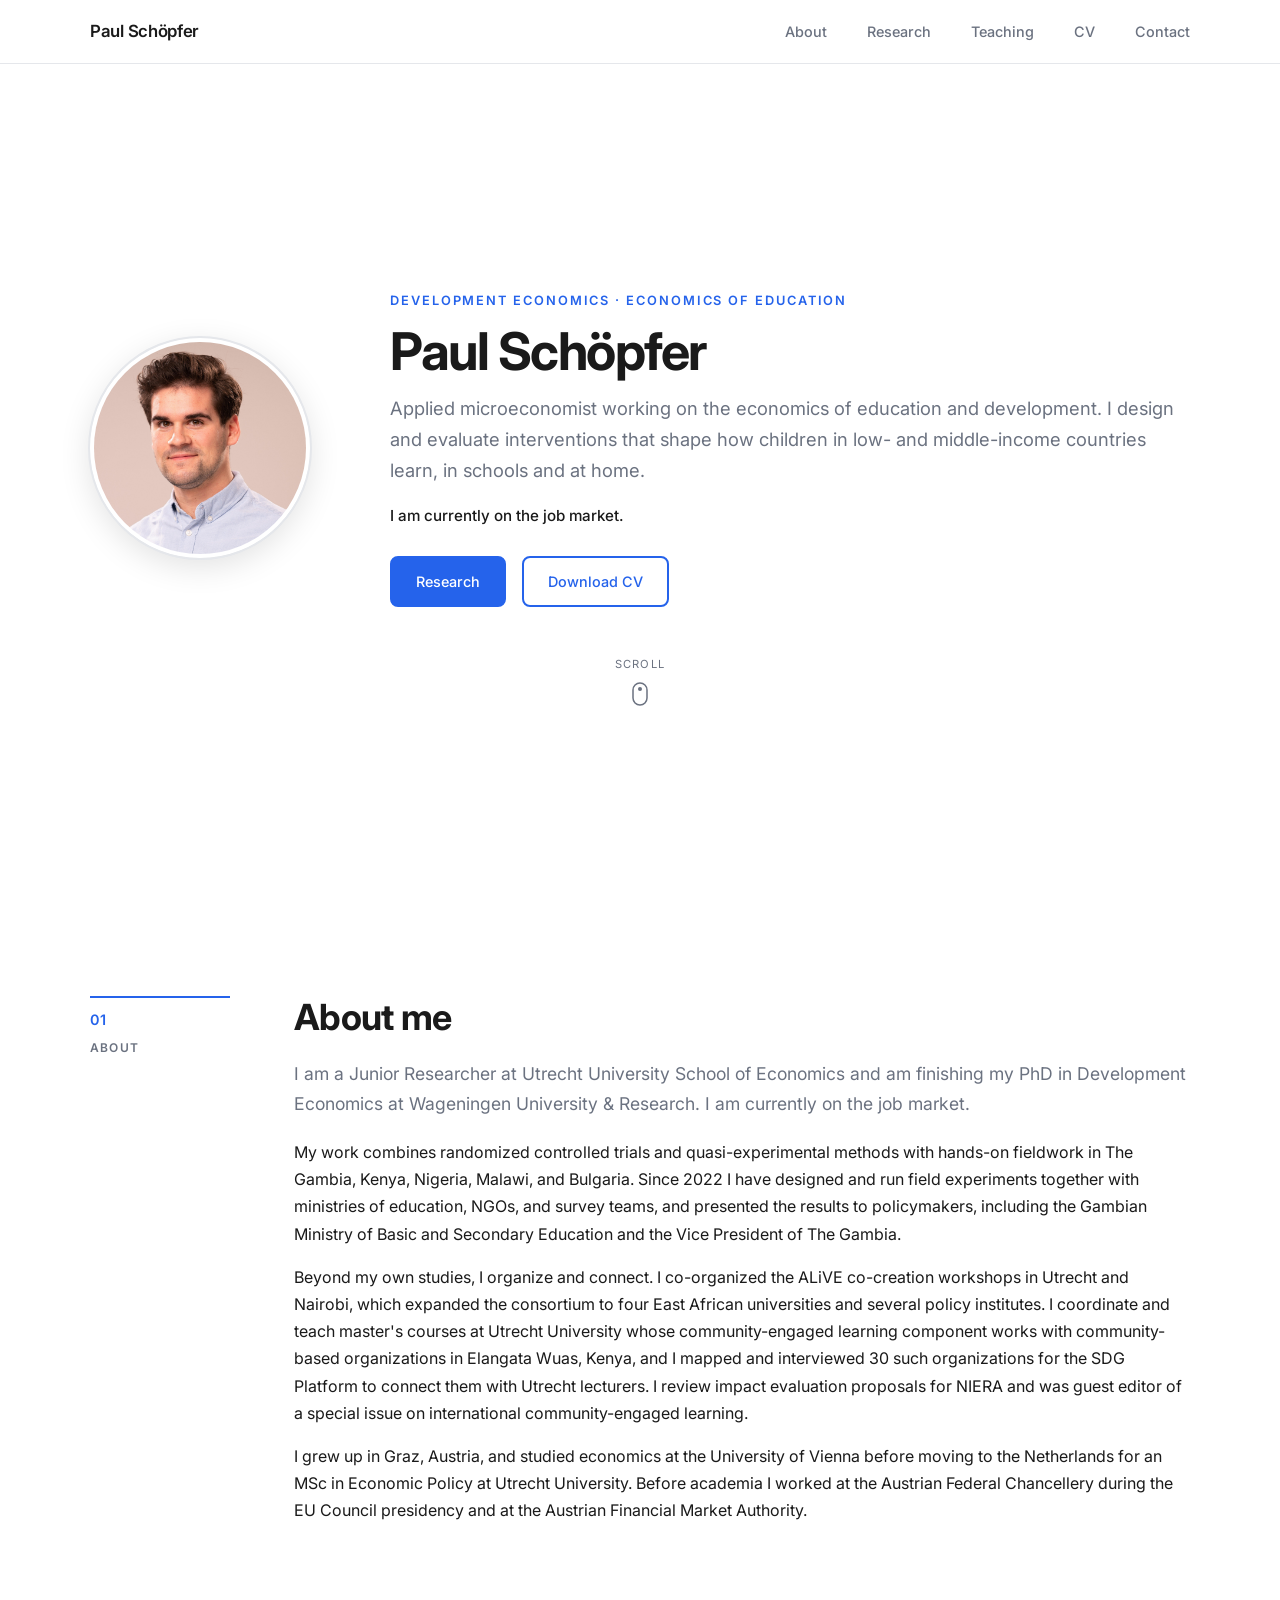
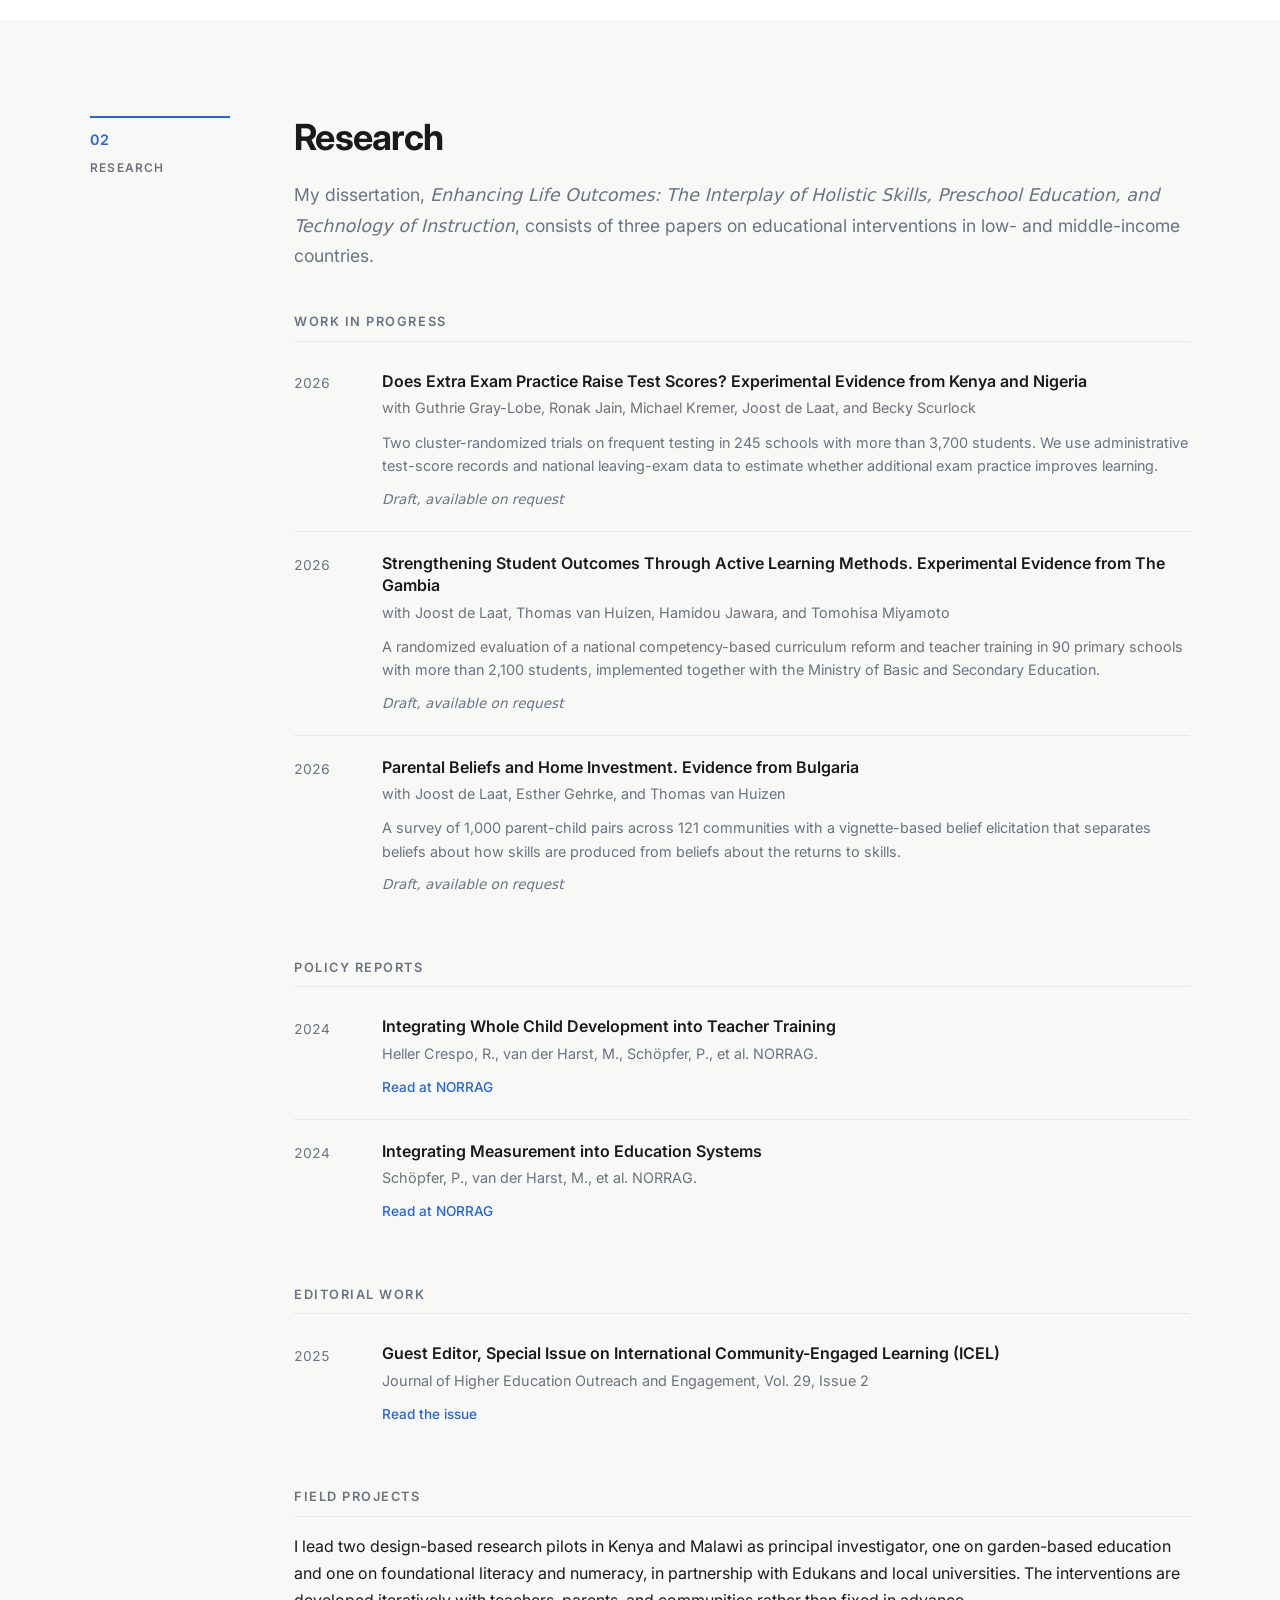
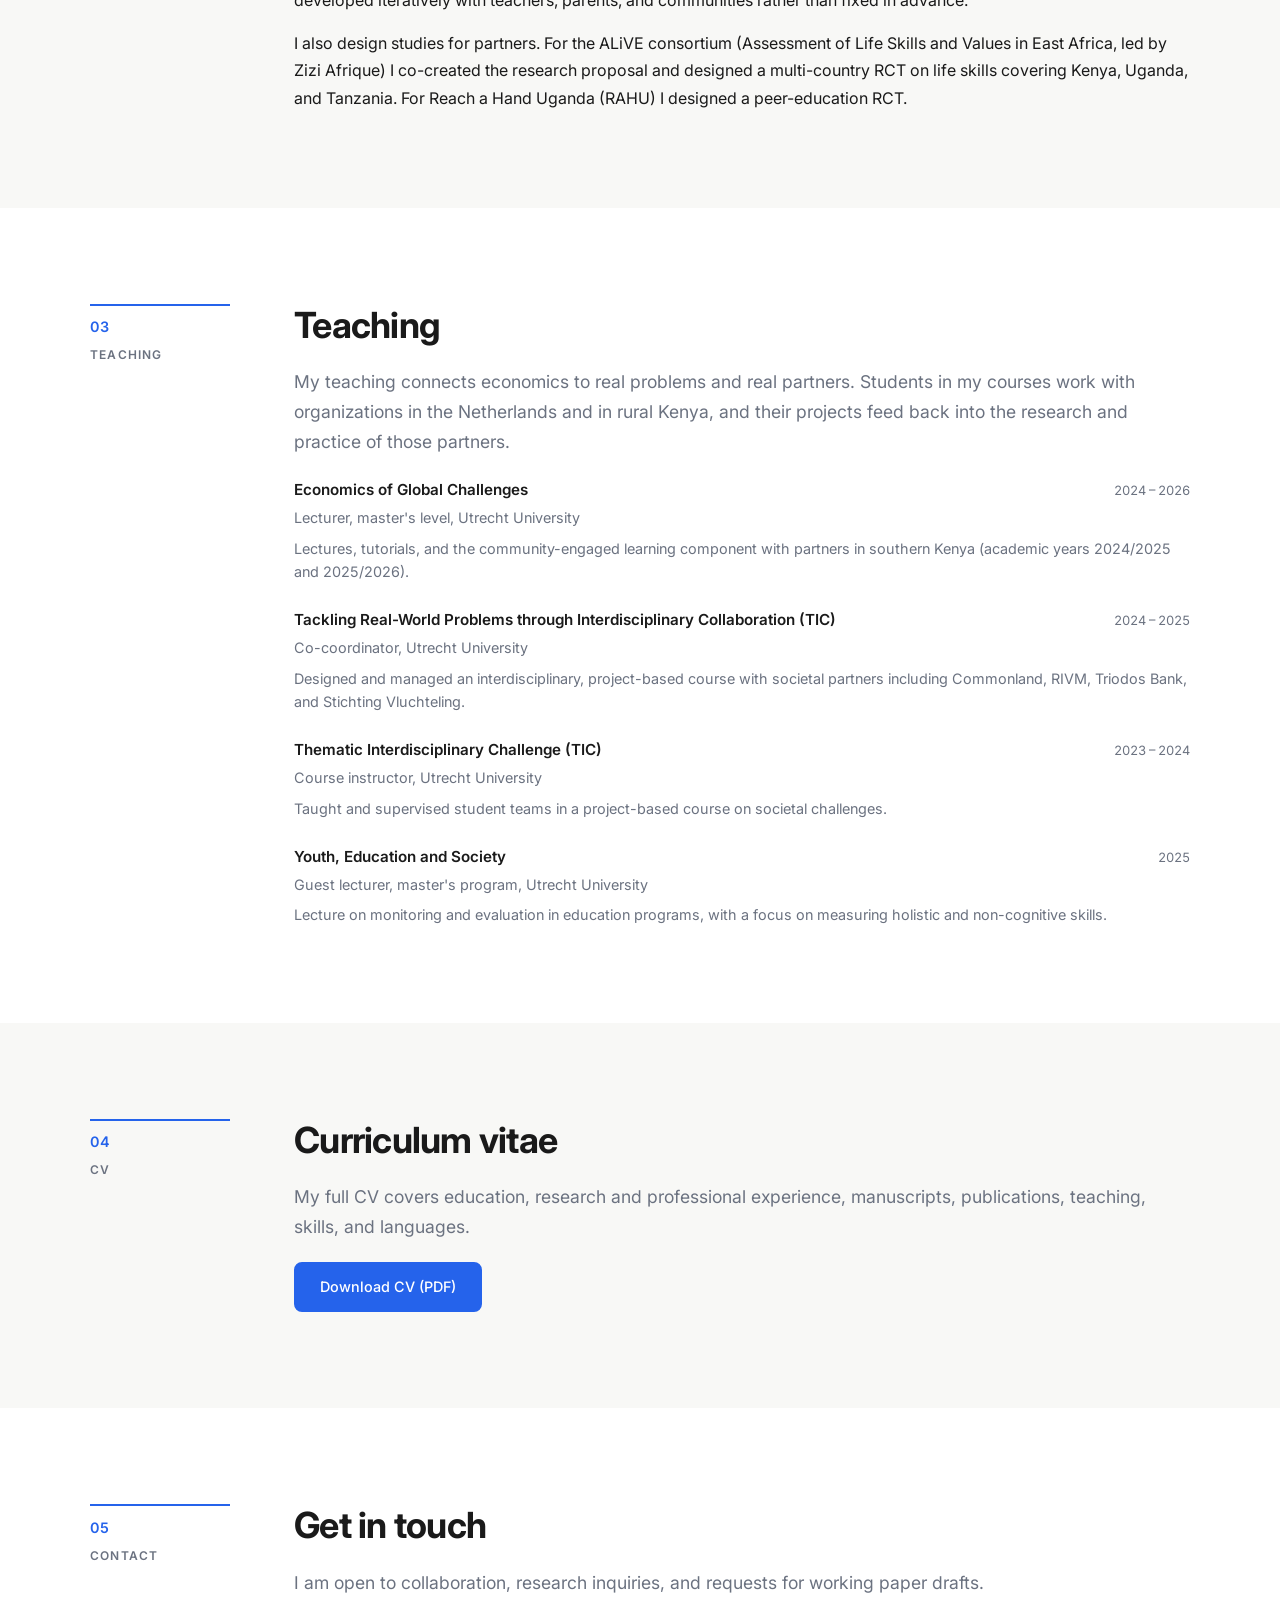
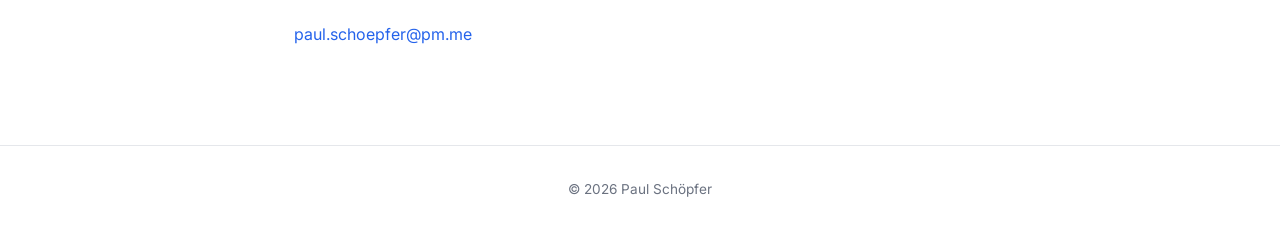
==== commit a52714c8: "Mention RAHU RCT design and ALiVE proposal" ====
--- a/index.html
+++ b/index.html
@@ -248,9 +248,10 @@
               iteratively with teachers, parents, and communities rather than fixed in advance.
             </p>
             <p>
-              For the ALiVE consortium (Assessment of Life Skills and Values in East Africa, led by
-              Zizi Afrique) I designed a multi-country RCT on life skills covering Kenya, Uganda,
-              and Tanzania.
+              I also design studies for partners. For the ALiVE consortium (Assessment of Life
+              Skills and Values in East Africa, led by Zizi Afrique) I co-created the research
+              proposal and designed a multi-country RCT on life skills covering Kenya, Uganda, and
+              Tanzania. For Reach a Hand Uganda (RAHU) I designed a peer-education RCT.
             </p>
           </div>
         </div>
